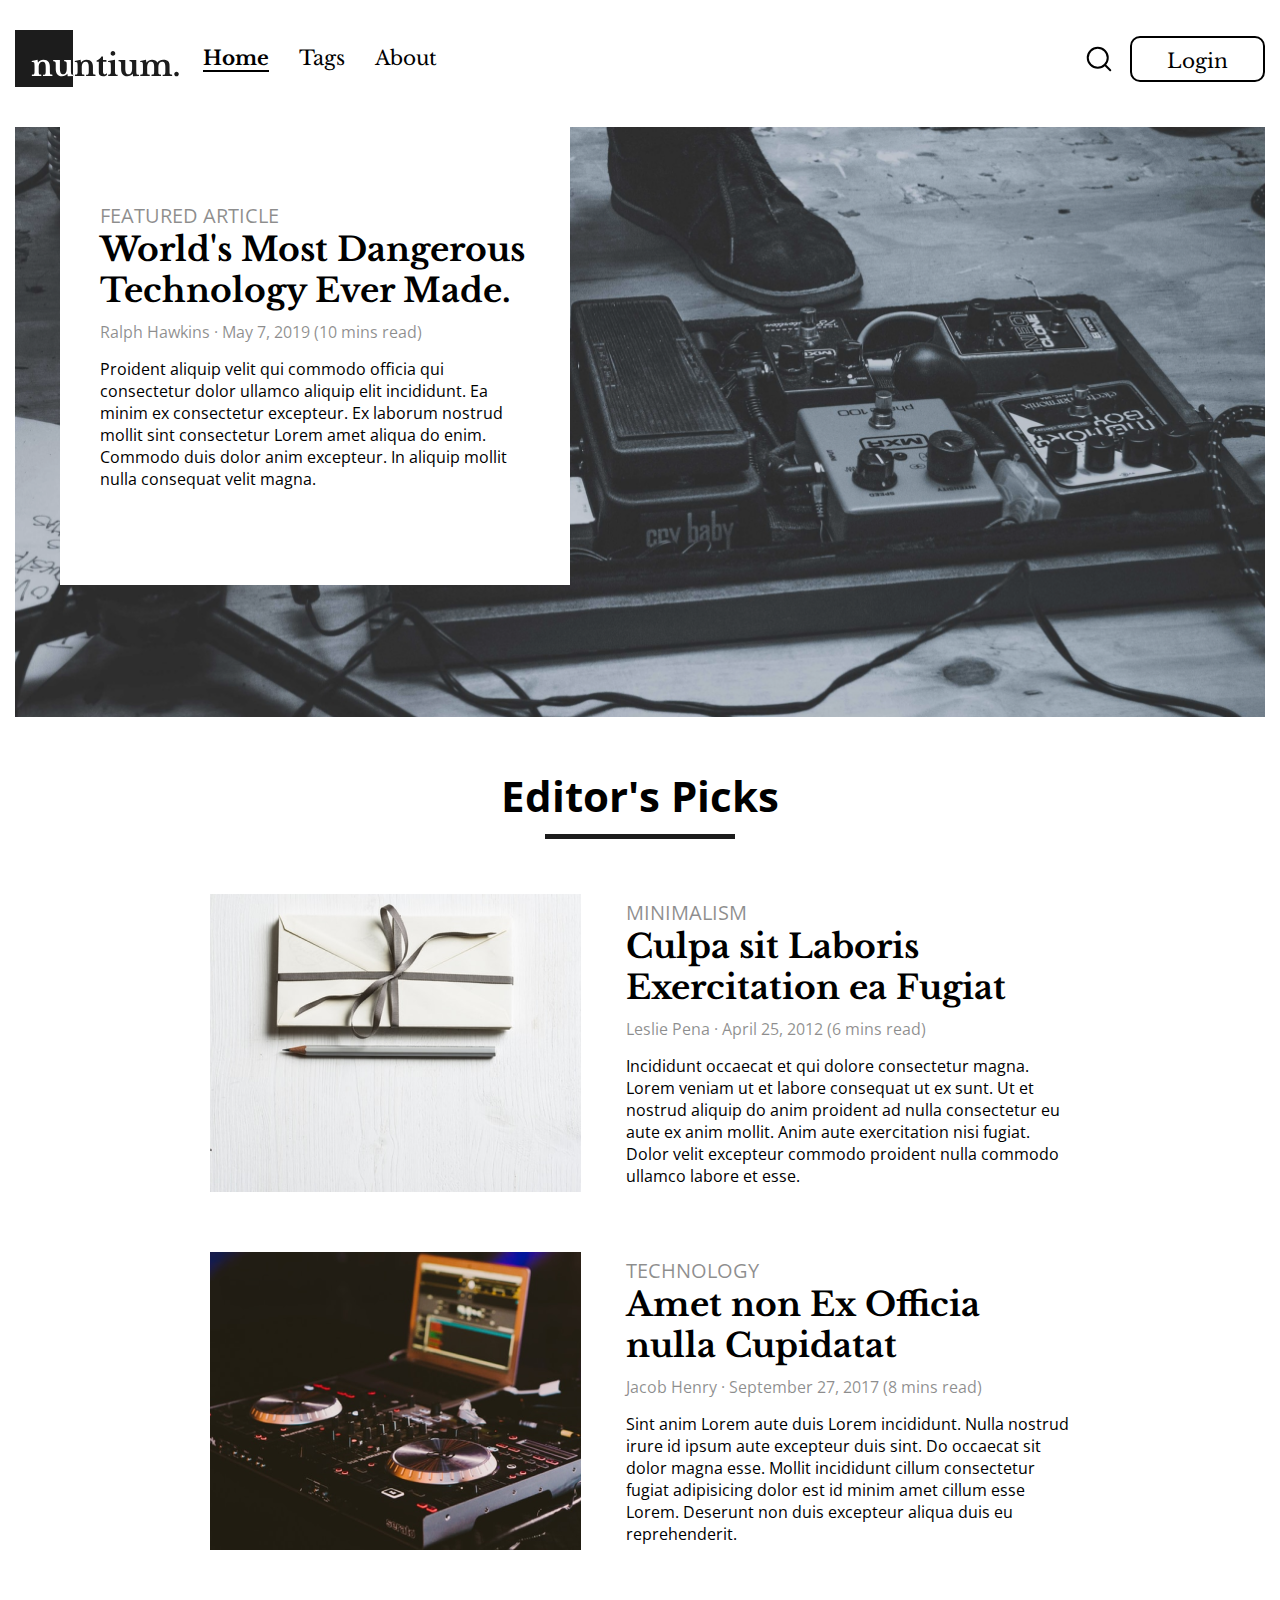
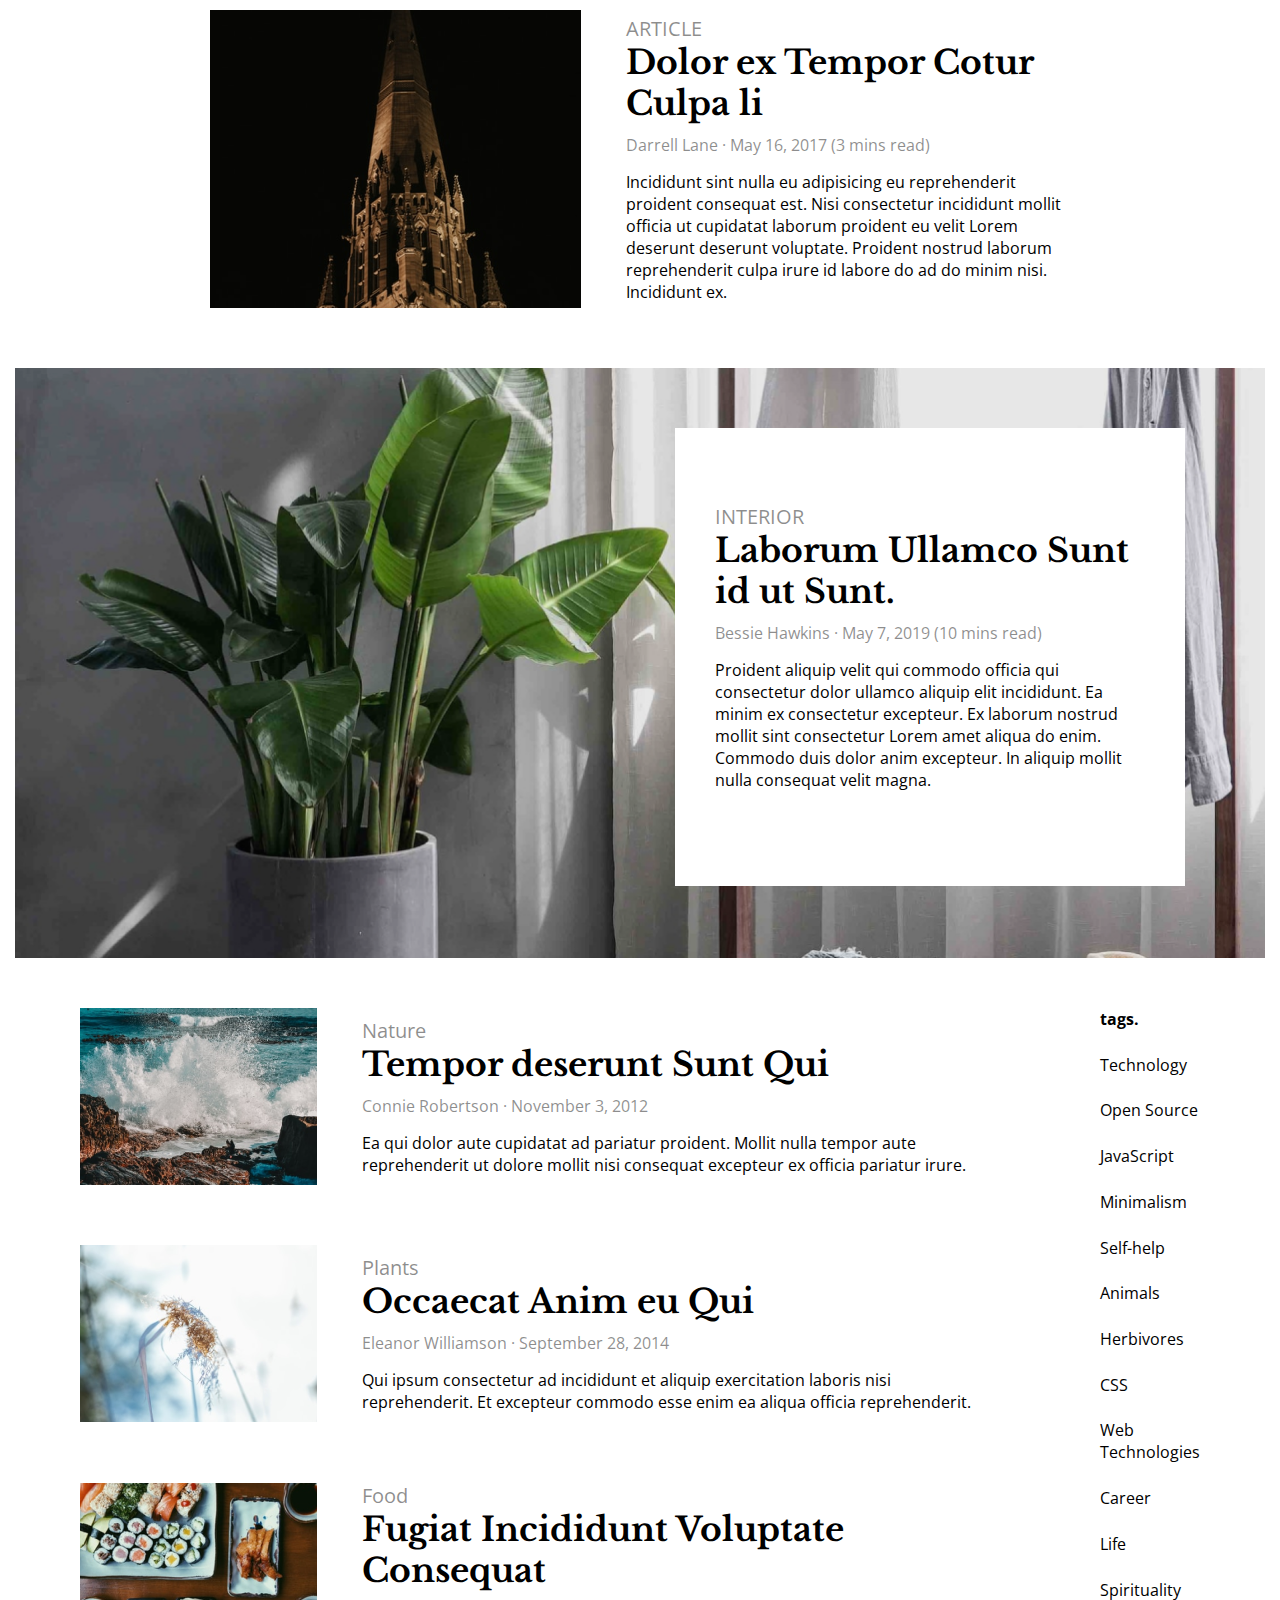
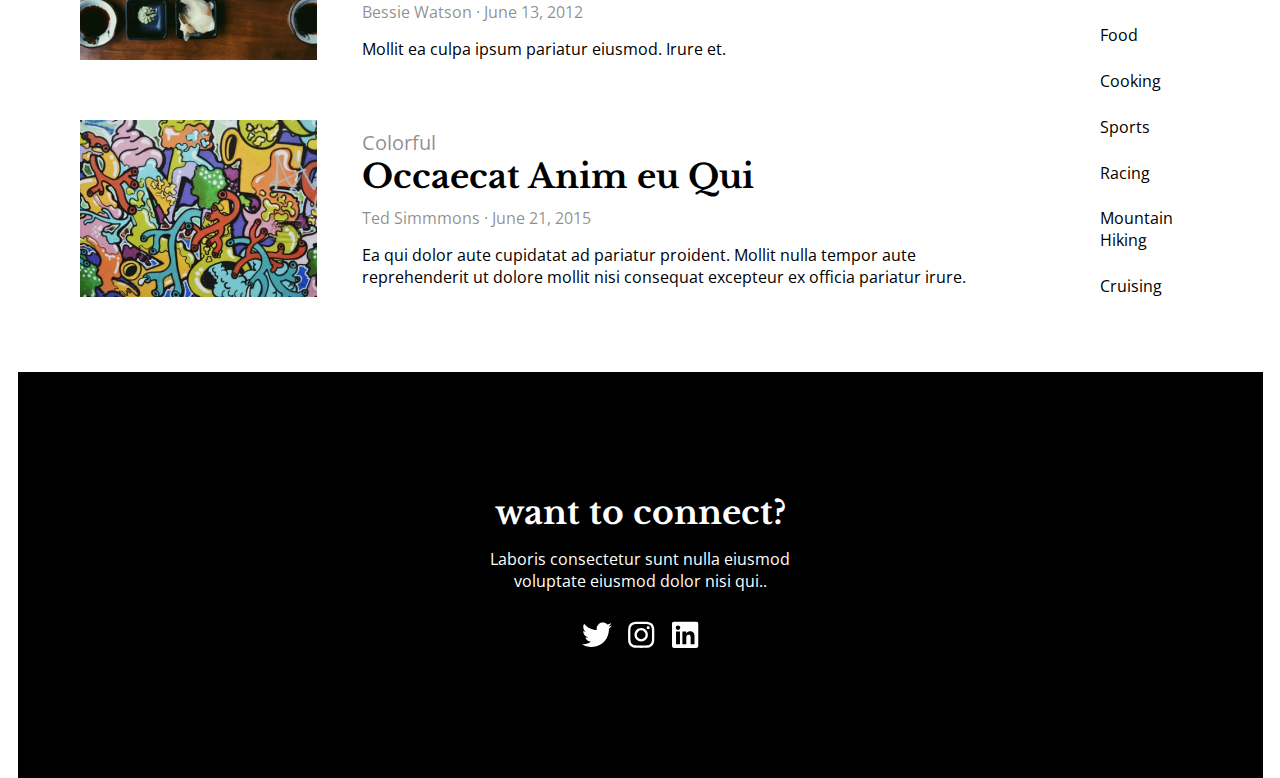
==== index.html @ 80dff6ac "added second article" ====
<!DOCTYPE html>
<html lang="en">

<head>
   <meta charset="UTF-8">
   <meta http-equiv="X-UA-Compatible" content="IE=edge">
   <meta name="viewport" content="width=device-width, initial-scale=1.0">
   <link rel="stylesheet" href="./style/style.css">
   <link rel="preconnect" href="https://fonts.googleapis.com">
   <link rel="preconnect" href="https://fonts.gstatic.com" crossorigin>
   <link href="https://fonts.googleapis.com/css2?family=Libre+Baskerville:wght@400;700&family=Open+Sans&display=swap"
      rel="stylesheet">
   <title>Nuntium blog / Home</title>
</head>

<body>
   <div class="container">
      <header class="header">
         <nav class="nav-left">
            <img src="./img/logo-nuntium.svg" alt="Logo" class="logo-img">
            <ul class="nav-list">
               <a href="index.html">
                  <li class="list-item active">Home</li>
               </a>
               <a href="./pages/tags.html">
                  <li class="list-item">Tags</li>
               </a>
               <a href="./pages/about.html">
                  <li class="list-item">About</li>
               </a>
            </ul>
         </nav>
         <nav class="nav-right">
            <div class="search">
               <input type="text" class="search-panel">
               </input>
               <img src="./img/search.svg" alt="Search image" class="search-img">
            </div>
            <button class="btn">Login</button>
         </nav>
      </header>
      <main class="main">
         <!-- first article  -->
         <article class="article first-article">
            <a href="./pages/articles/first-article.html" title="open article">
               <div class="article__item">
                  <p class="description">FEATURED ARTICLE</p>
                  <h2 class="title">World's Most Dangerous Technology Ever Made.</h2>
                  <p class="time-mark">Ralph Hawkins <span>&#xb7</span> May 7, 2019 (10 mins read)</p>
                  <p class="text">Proident aliquip velit qui commodo officia qui consectetur dolor ullamco aliquip elit
                     incididunt. Ea minim ex consectetur excepteur. Ex laborum nostrud mollit sint consectetur Lorem
                     amet
                     aliqua do enim. Commodo duis dolor anim excepteur. In aliquip mollit nulla consequat velit magna.
                  </p>
               </div>
            </a>
         </article>
         <!-- hero section -->
         <section class="hero-section">
            <h1 class="hero-section__title">Editor's Picks</h1>
            <div class="cards">
               <div class="card__item">
                  <img src="./img/cards/card-minimalism.png" alt="Minimalism" class="card__item-img">
                  <div class="card-info">
                     <p class="description">MINIMALISM</p>
                     <h2 class="title">Culpa sit Laboris Exercitation ea Fugiat</h2>
                     <p class="time-mark">Leslie Pena <span>&#xb7</span> April 25, 2012 (6 mins read)</p>
                     <p class="text">Incididunt occaecat et qui dolore consectetur magna. Lorem veniam ut et labore
                        consequat ut ex sunt. Ut et nostrud aliquip do anim proident ad nulla consectetur eu aute ex
                        anim mollit. Anim aute exercitation nisi fugiat. Dolor velit excepteur commodo proident nulla
                        commodo ullamco labore et esse.
                     </p>
                  </div>
               </div>
               <div class="card__item">
                  <img src="./img/cards/card-technology.png" alt="Technology" class="card__item-img">
                  <div class="card-info">
                     <p class="description">TECHNOLOGY</p>
                     <h2 class="title">Amet non Ex Officia nulla Cupidatat</h2>
                     <p class="time-mark">Jacob Henry <span>&#xb7</span> September 27, 2017 (8 mins read)</p>
                     <p class="text">Sint anim Lorem aute duis Lorem incididunt. Nulla nostrud irure id ipsum aute
                        excepteur duis sint. Do occaecat sit dolor magna esse. Mollit incididunt cillum consectetur
                        fugiat adipisicing dolor est id minim amet cillum esse Lorem. Deserunt non duis excepteur aliqua
                        duis eu reprehenderit.
                     </p>
                  </div>
               </div>
               <div class="card__item">
                  <img src="./img/cards/card-article.png" alt="Article" class="card__item-img">
                  <div class="card-info">
                     <p class="description">ARTICLE</p>
                     <h2 class="title">Dolor ex Tempor Cotur Culpa li</h2>
                     <p class="time-mark">Darrell Lane <span>&#xb7</span> May 16, 2017 (3 mins read)</p>
                     <p class="text">Incididunt sint nulla eu adipisicing eu reprehenderit proident consequat est. Nisi
                        consectetur incididunt mollit officia ut cupidatat laborum proident eu velit Lorem deserunt
                        deserunt voluptate. Proident nostrud laborum reprehenderit culpa irure id labore do ad do minim
                        nisi. Incididunt ex.
                     </p>
                  </div>
               </div>
            </div>
         </section>
         <!-- second article -->
         <article class="article second-article">
            <a href="./pages/articles/second-article.html">
               <div class="article__item second-article__article__item">
                  <p class="description">INTERIOR</p>
                  <h2 class="title">Laborum Ullamco Sunt id ut Sunt.</h2>
                  <p class="time-mark">Bessie Hawkins <span>&#xb7</span> May 7, 2019 (10 mins read)</p>
                  <p class="text">Proident aliquip velit qui commodo officia qui consectetur dolor ullamco aliquip elit
                     incididunt. Ea minim ex consectetur excepteur. Ex laborum nostrud mollit sint consectetur Lorem
                     amet aliqua do enim. Commodo duis dolor anim excepteur. In aliquip mollit nulla consequat velit
                     magna.
                  </p>
               </div>
            </a>
         </article>
         <section class="second-section">
            <div class="cards">
               <div class="card__item">
                  <img src="./img/cards/card-nature.png" alt="Nature" class="card__item-img second__card__item-img">
                  <div class="card-info">
                     <p class="description">Nature</p>
                     <h2 class="title">Tempor deserunt Sunt Qui</h2>
                     <p class="time-mark">Connie Robertson <span>&#xb7</span> November 3, 2012</p>
                     <p class="text">Ea qui dolor aute cupidatat ad pariatur proident. Mollit nulla tempor aute
                        reprehenderit ut dolore mollit nisi consequat excepteur ex officia pariatur irure.
                     </p>
                  </div>
               </div>
               <div class="card__item">
                  <img src="./img/cards/card-plants.png" alt="Plants" class="card__item-img second__card__item-img">
                  <div class="card-info">
                     <p class="description">Plants</p>
                     <h2 class="title">Occaecat Anim eu Qui</h2>
                     <p class="time-mark">Eleanor Williamson <span>&#xb7</span> September 28, 2014</p>
                     <p class="text">Qui ipsum consectetur ad incididunt et aliquip exercitation laboris nisi
                        reprehenderit. Et excepteur commodo esse enim ea aliqua officia reprehenderit.
                     </p>
                  </div>
               </div>
               <div class="card__item">
                  <img src="./img/cards/card-food.png" alt="Food" class="card__item-img second__card__item-img">
                  <div class="card-info">
                     <p class="description">Food</p>
                     <h2 class="title">Fugiat Incididunt Voluptate Consequat</h2>
                     <p class="time-mark">Bessie Watson <span>&#xb7</span> June 13, 2012</p>
                     <p class="text">Mollit ea culpa ipsum pariatur eiusmod. Irure et.
                     </p>
                  </div>
               </div>
               <div class="card__item">
                  <img src="./img/cards/card-colorful.png" alt="Colorful" class="card__item-img second__card__item-img">
                  <div class="card-info">
                     <p class="description">Colorful</p>
                     <h2 class="title">Occaecat Anim eu Qui</h2>
                     <p class="time-mark">Ted Simmmons <span>&#xb7</span> June 21, 2015</p>
                     <p class="text">Ea qui dolor aute cupidatat ad pariatur proident. Mollit nulla tempor aute
                        reprehenderit ut dolore mollit nisi consequat excepteur ex officia pariatur irure.
                     </p>
                  </div>
               </div>
            </div>
            <div class="tags">
               <h2>tags.</h2>
               <a href="#">
                  <p>Technology</p>
               </a>
               <a href="#">
                  <p>Open Source</p>
               </a>
               <a href="#">
                  <p>JavaScript</p>
               </a>
               <a href="#">
                  <p>Minimalism</p>
               </a>
               <a href="#">
                  <p>Self-help</p>
               </a>
               <a href="#">
                  <p>Animals</p>
               </a>
               <a href="#">
                  <p>Herbivores</p>
               </a>
               <a href="#">
                  <p>CSS</p>
               </a>

               <a href="#">
                  <p>Web Technologies</p>
               </a>
               <a href="#">
                  <p>Career</p>
               </a>
               <a href="#">
                  <p>Life</p>
               </a>
               <a href="#">
                  <p>Spirituality</p>
               </a>
               <a href="#">
                  <p>Food</p>
               </a>
               <a href="#">
                  <p>Cooking</p>
               </a>
               <a href="#">
                  <p>Sports</p>
               </a>
               <a href="#">
                  <p>Racing</p>
               </a>
               <a href="#">
                  <p>Mountain Hiking</p>
               </a>
               <a href="#">
                  <p>Cruising</p>
               </a>
            </div>
         </section>
      </main>
      <footer id="footer" class="footer">
         <div class="contact">
            <h2 class="footer__title">want to connect?</h2>
            <p class="footer__text">Laboris consectetur sunt nulla eiusmod voluptate eiusmod dolor nisi qui..</p>
            <img src="./img/social-media.svg" alt="Link to social">
         </div>
      </footer>
   </div>
   <script src="./js/main.js"></script>
</body>

</html>
---- style/style.css ----
@import './design-system/style.css';
@import './components/style.css';
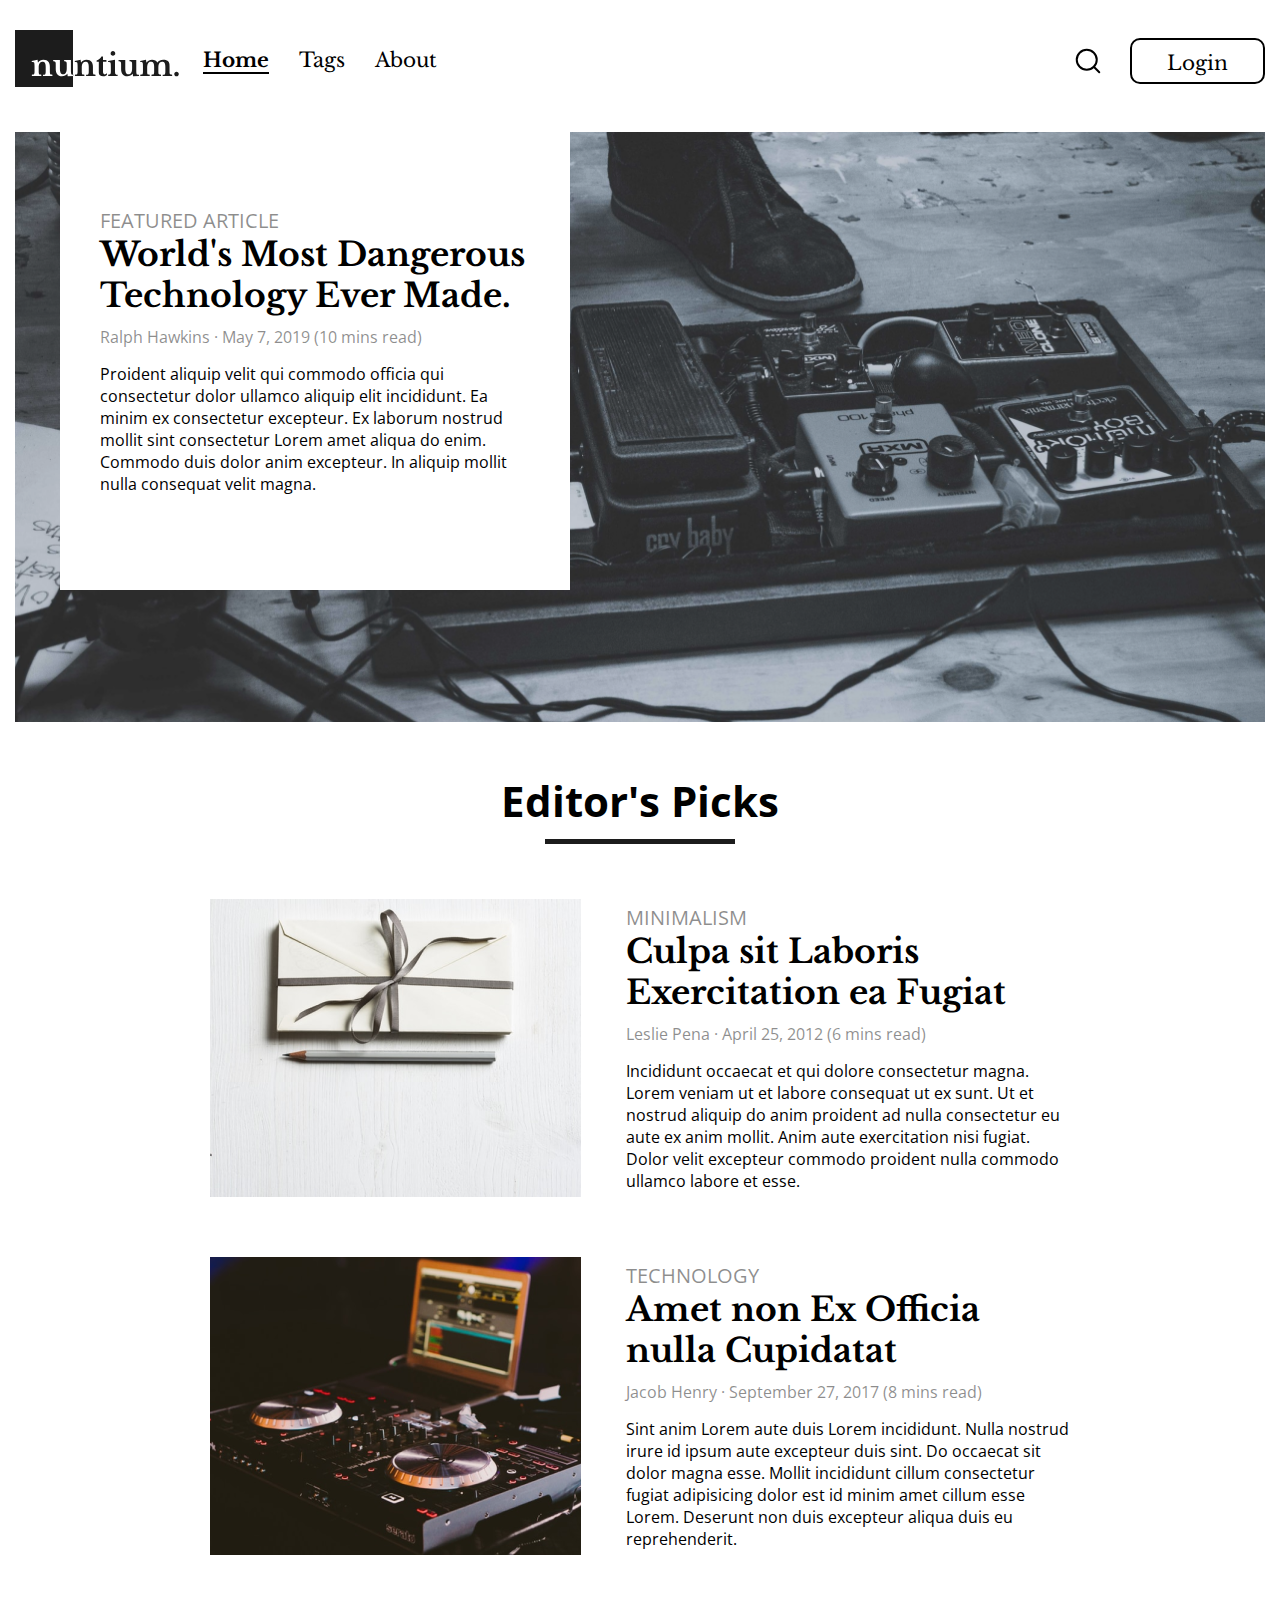
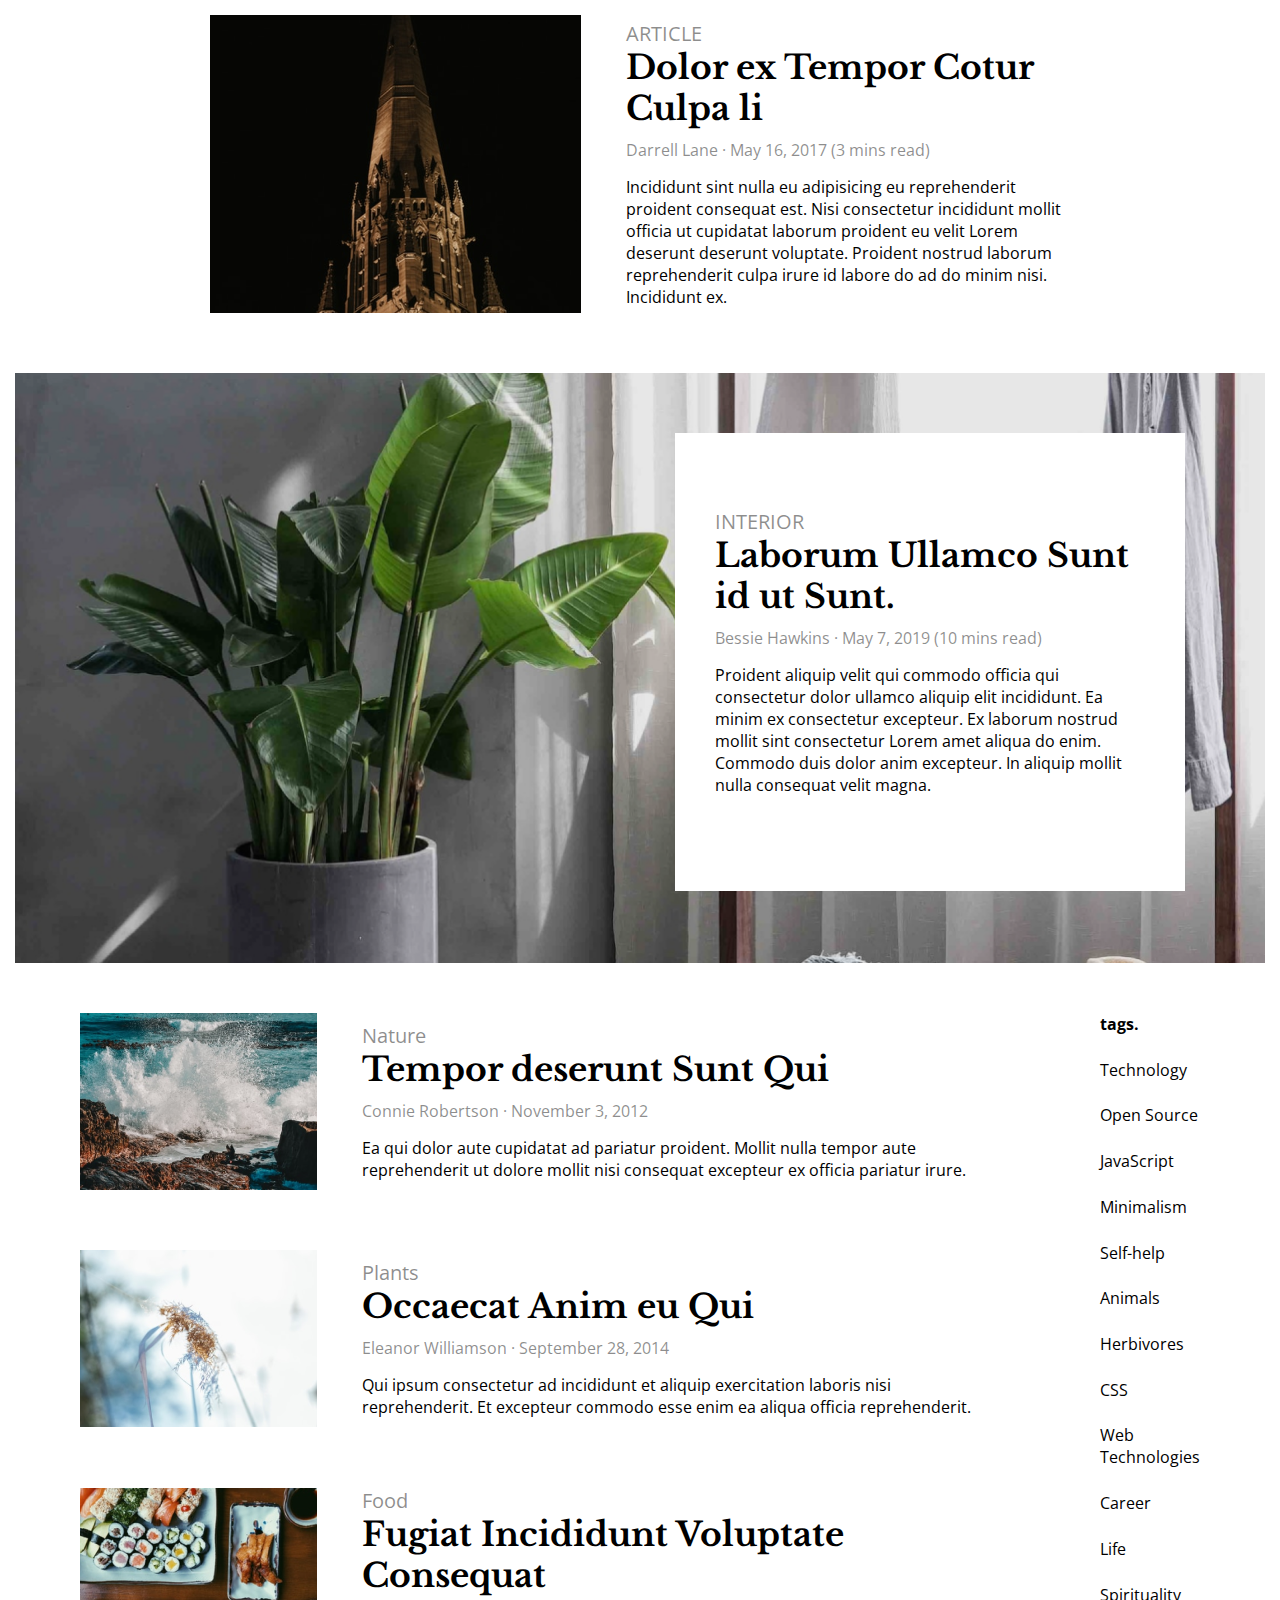
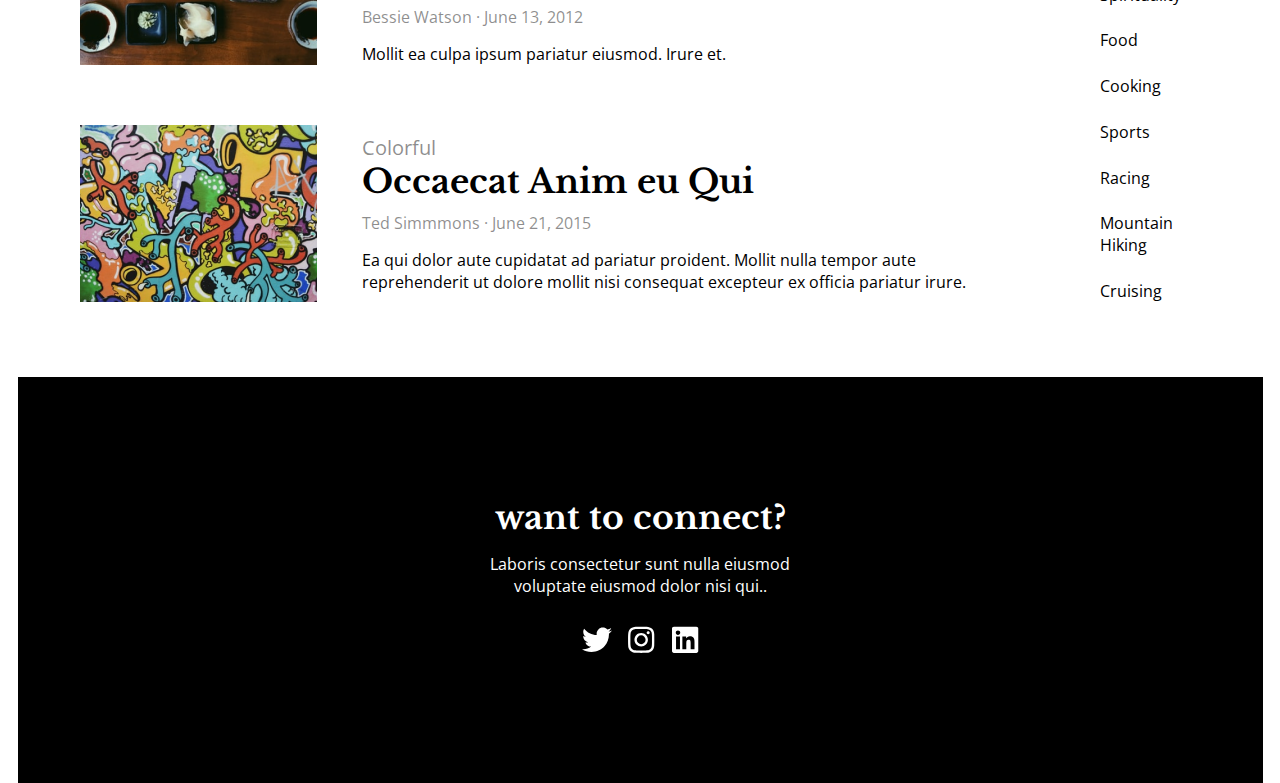
==== commit c7eab6f1: "some fix" ====
--- a/index.html
+++ b/index.html
@@ -17,7 +17,9 @@
    <div class="container">
       <header class="header">
          <nav class="nav-left">
-            <img src="./img/logo-nuntium.svg" alt="Logo" class="logo-img">
+            <a href="index.html">
+               <img src="./img/logo-nuntium.svg" alt="Logo" class="logo-img"/>
+            </a>
             <ul class="nav-list">
                <a href="index.html">
                   <li class="list-item active">Home</li>
@@ -30,14 +32,14 @@
                </a>
             </ul>
          </nav>
-         <nav class="nav-right">
+         <div class="nav-right">
             <div class="search">
                <input type="text" class="search-panel">
                </input>
                <img src="./img/search.svg" alt="Search image" class="search-img">
             </div>
             <button class="btn">Login</button>
-         </nav>
+         </div>
       </header>
       <main class="main">
          <!-- first article  -->
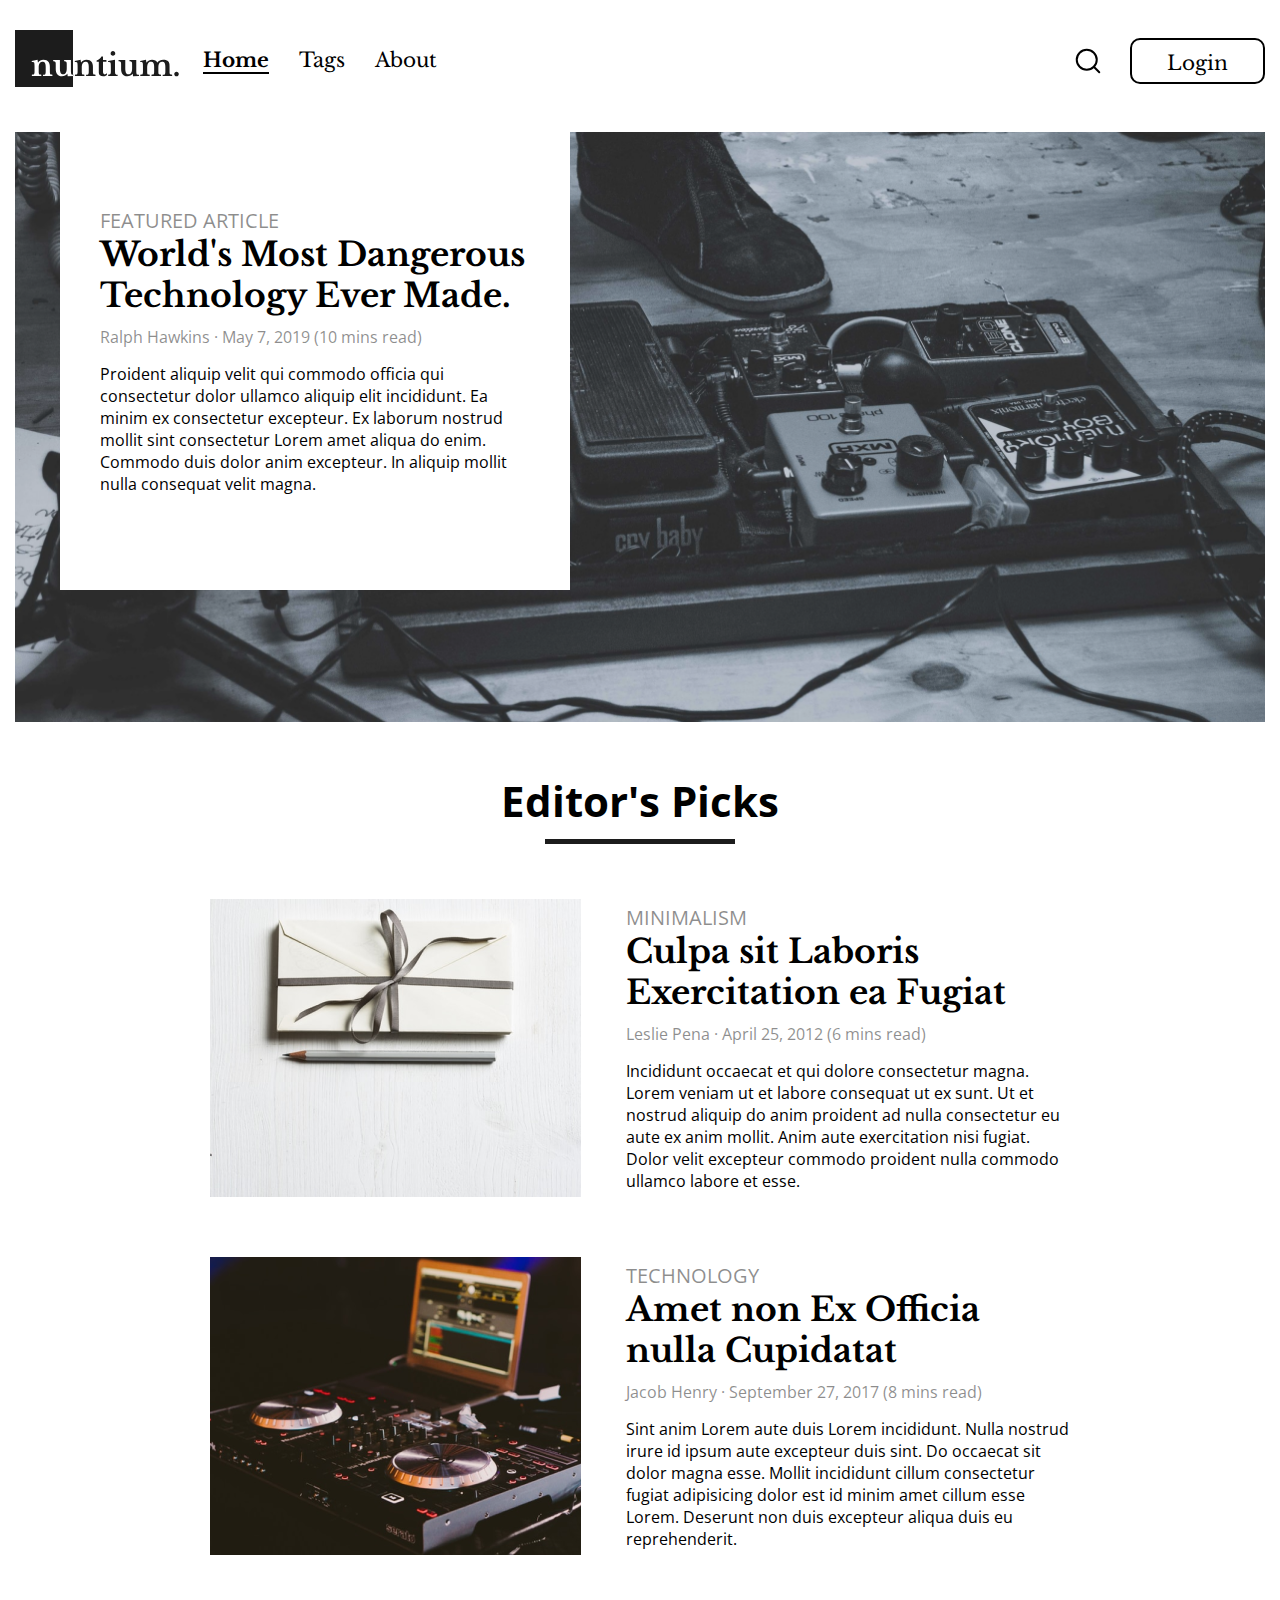
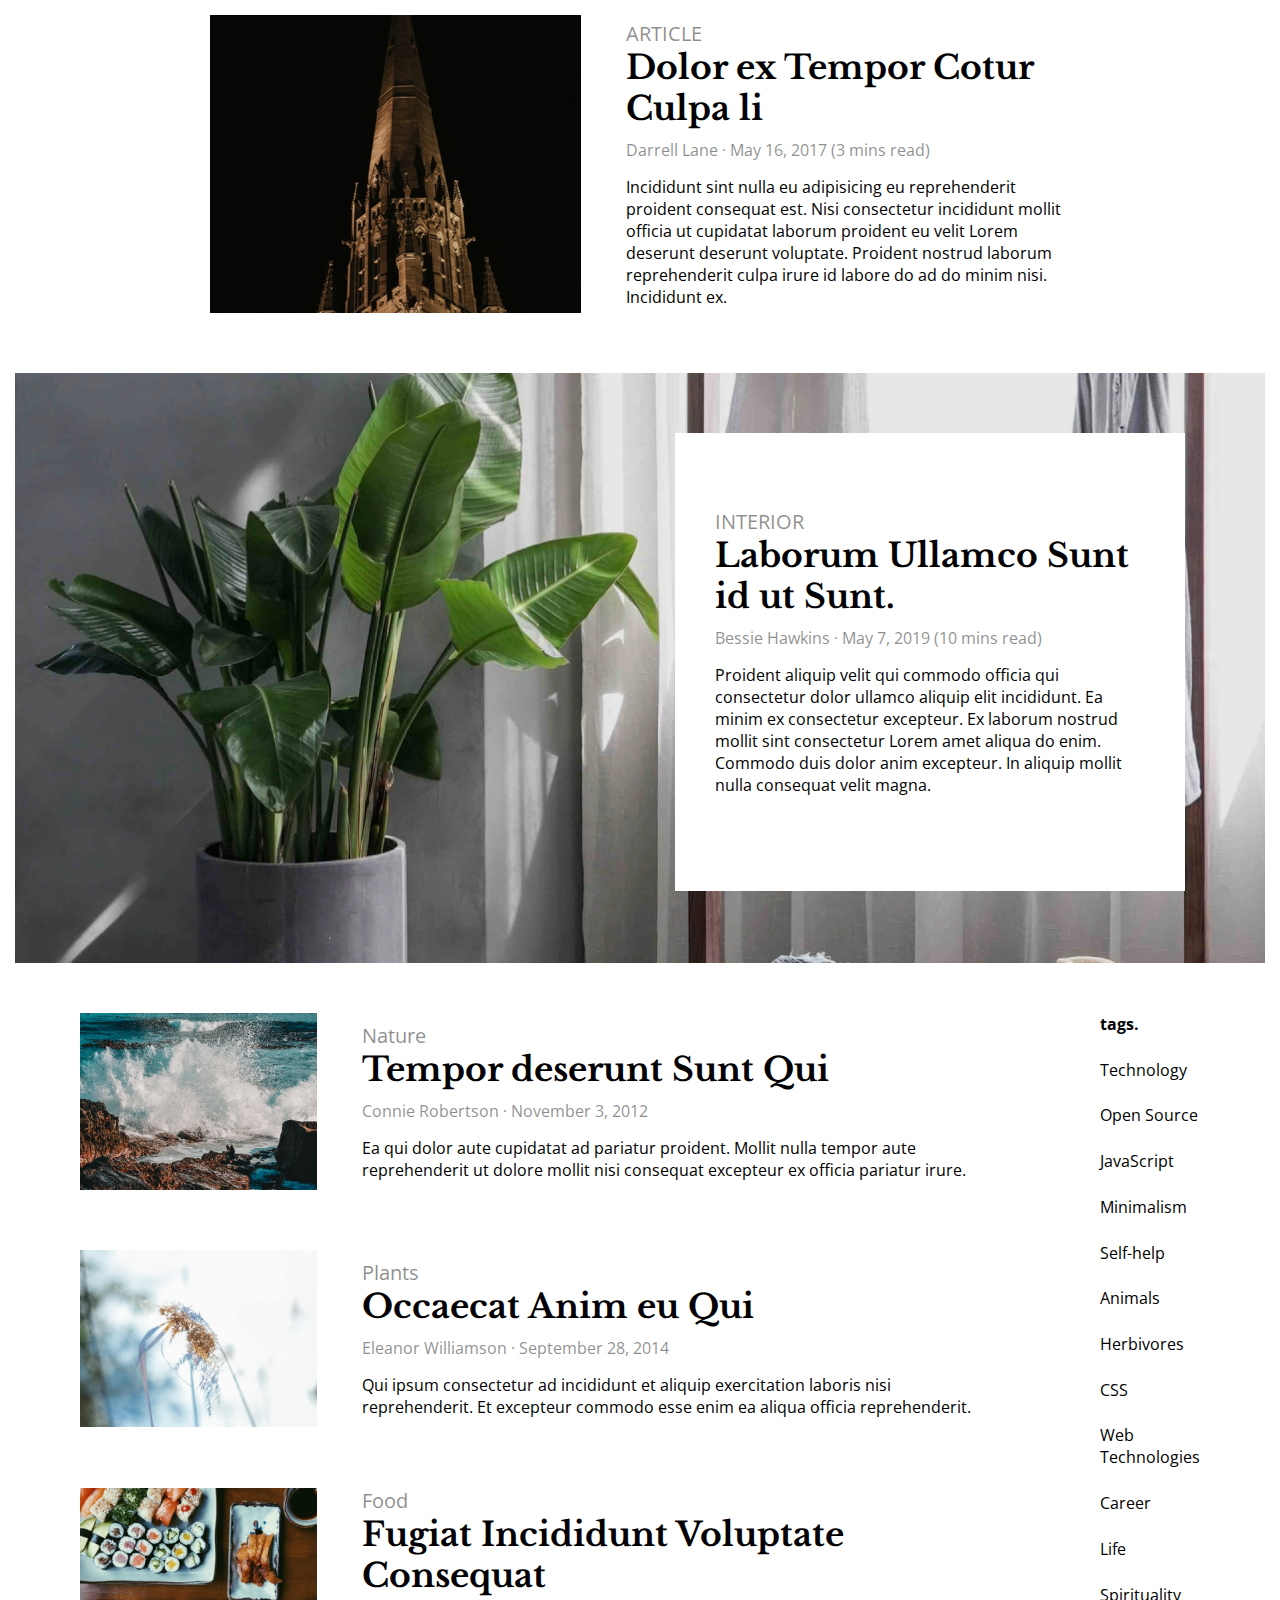
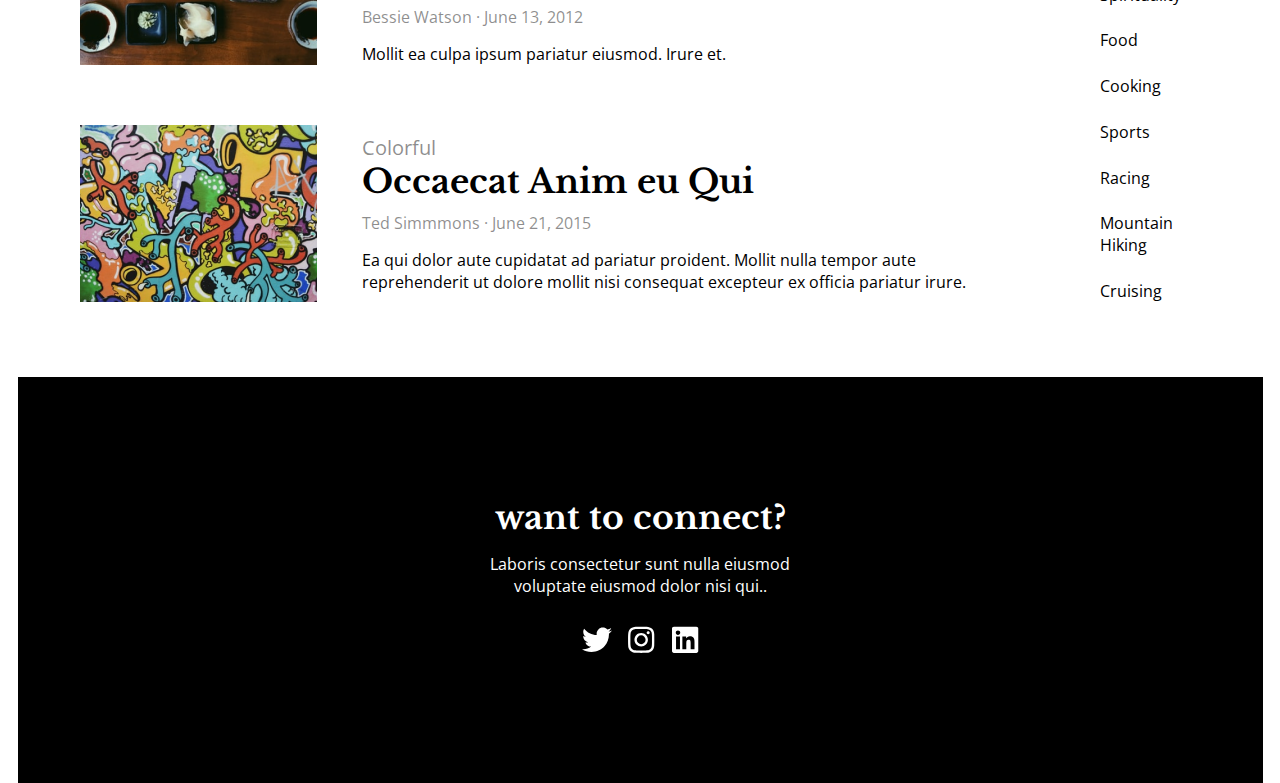
==== commit 769c212b: "hotfix: meny fixes" ====
--- a/index.html
+++ b/index.html
@@ -16,20 +16,26 @@
 <body>
    <div class="container">
       <header class="header">
-         <nav class="nav-left">
+         <nav class="left">
             <a href="index.html">
-               <img src="./img/logo-nuntium.svg" alt="Logo" class="logo-img"/>
+               <img src="./img/logo-nuntium.svg" alt="Logo" class="logo-img" />
             </a>
             <ul class="nav-list">
-               <a href="index.html">
-                  <li class="list-item active">Home</li>
-               </a>
-               <a href="./pages/tags.html">
-                  <li class="list-item">Tags</li>
-               </a>
-               <a href="./pages/about.html">
-                  <li class="list-item">About</li>
-               </a>
+               <li class="list-item active">
+                  <a href="index.html">
+                     Home
+                  </a>
+               </li>
+               <li class="list-item">
+                  <a href="tags.html">
+                     Tags
+                  </a>
+               </li>
+               <li class="list-item">
+                  <a href="about.html">
+                     About
+                  </a>
+               </li>
             </ul>
          </nav>
          <div class="nav-right">
@@ -44,7 +50,7 @@
       <main class="main">
          <!-- first article  -->
          <article class="article first-article">
-            <a href="./pages/articles/first-article.html" title="open article">
+            <a href="articles/first-article.html" title="open article">
                <div class="article__item">
                   <p class="description">FEATURED ARTICLE</p>
                   <h2 class="title">World's Most Dangerous Technology Ever Made.</h2>
@@ -104,7 +110,7 @@
          </section>
          <!-- second article -->
          <article class="article second-article">
-            <a href="./pages/articles/second-article.html">
+            <a href="/articles/second-article.html">
                <div class="article__item second-article__article__item">
                   <p class="description">INTERIOR</p>
                   <h2 class="title">Laborum Ullamco Sunt id ut Sunt.</h2>
@@ -189,7 +195,6 @@
                <a href="#">
                   <p>CSS</p>
                </a>
-
                <a href="#">
                   <p>Web Technologies</p>
                </a>
--- a/style/style.css
+++ b/style/style.css
@@ -1,2 +1,2 @@
-@import './design-system/style.css';
-@import './components/style.css';+@import './design-system/base.css';
+@import './components/style.css';
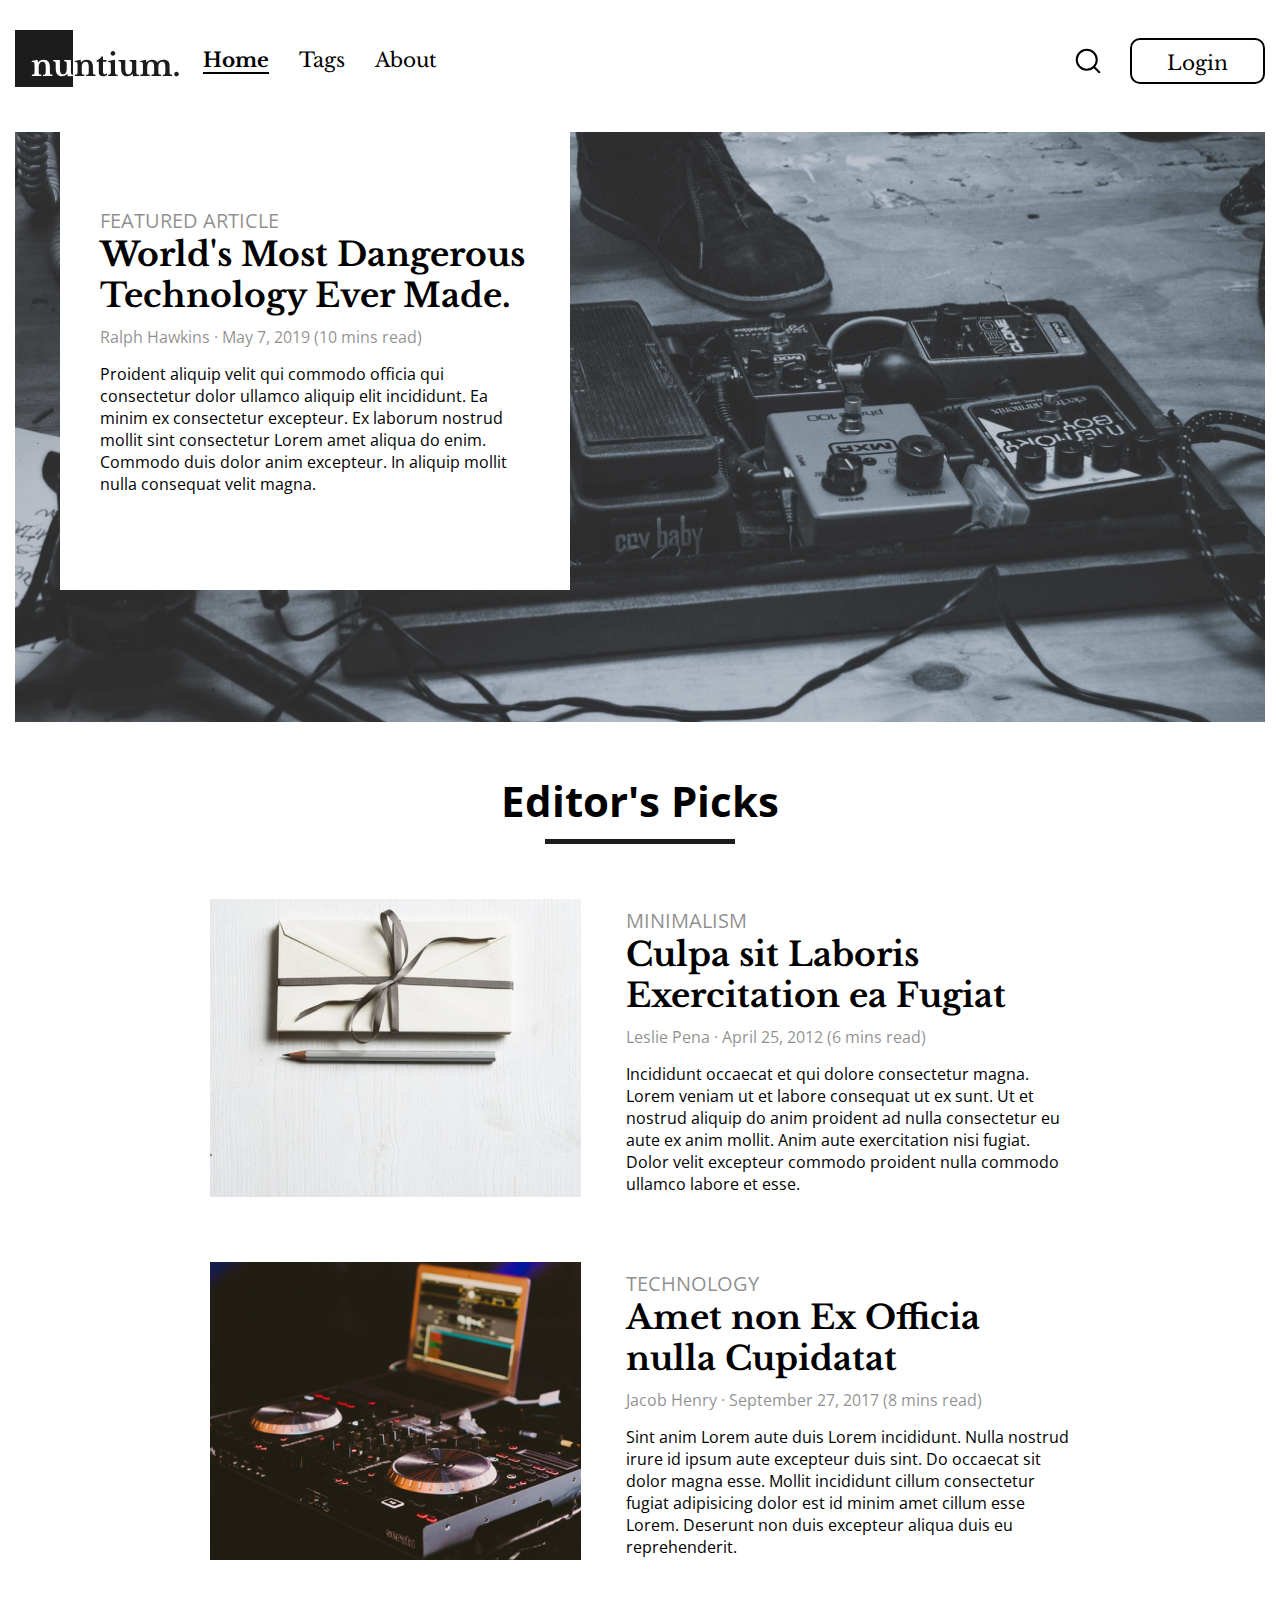
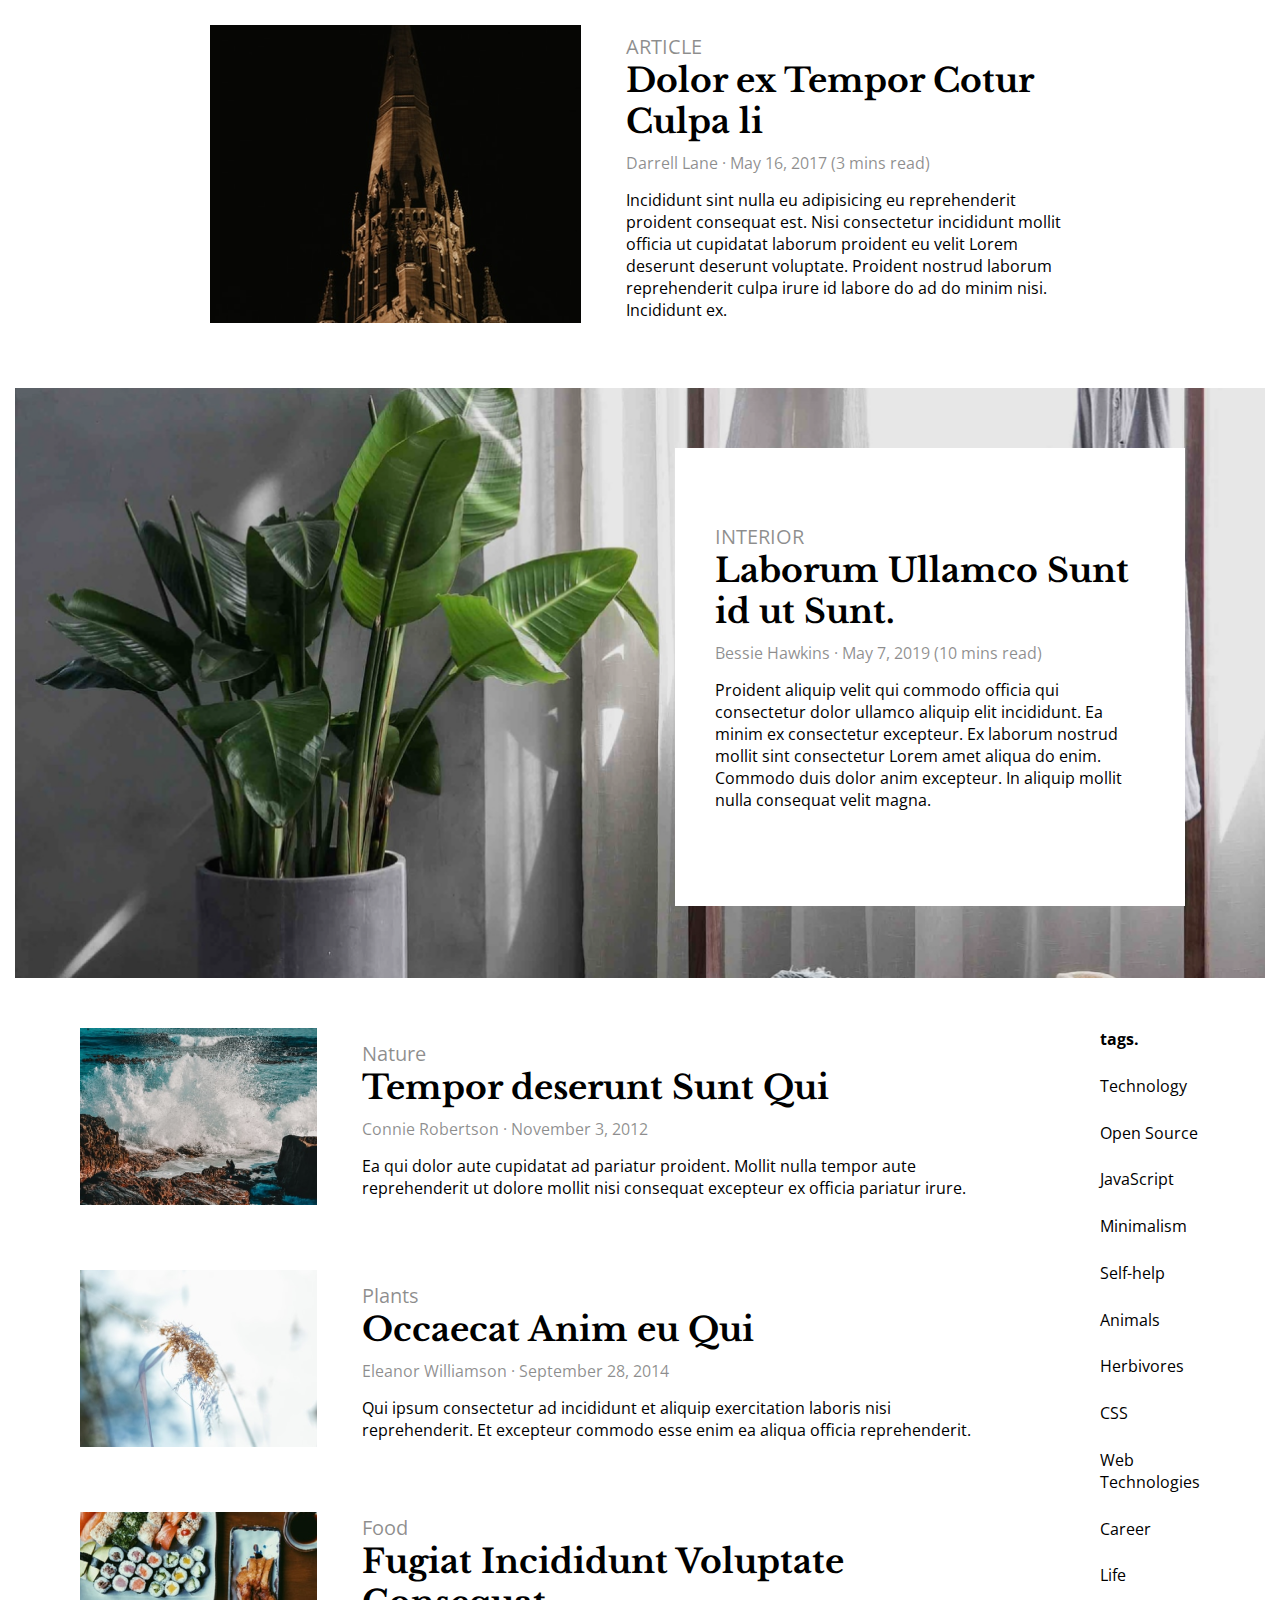
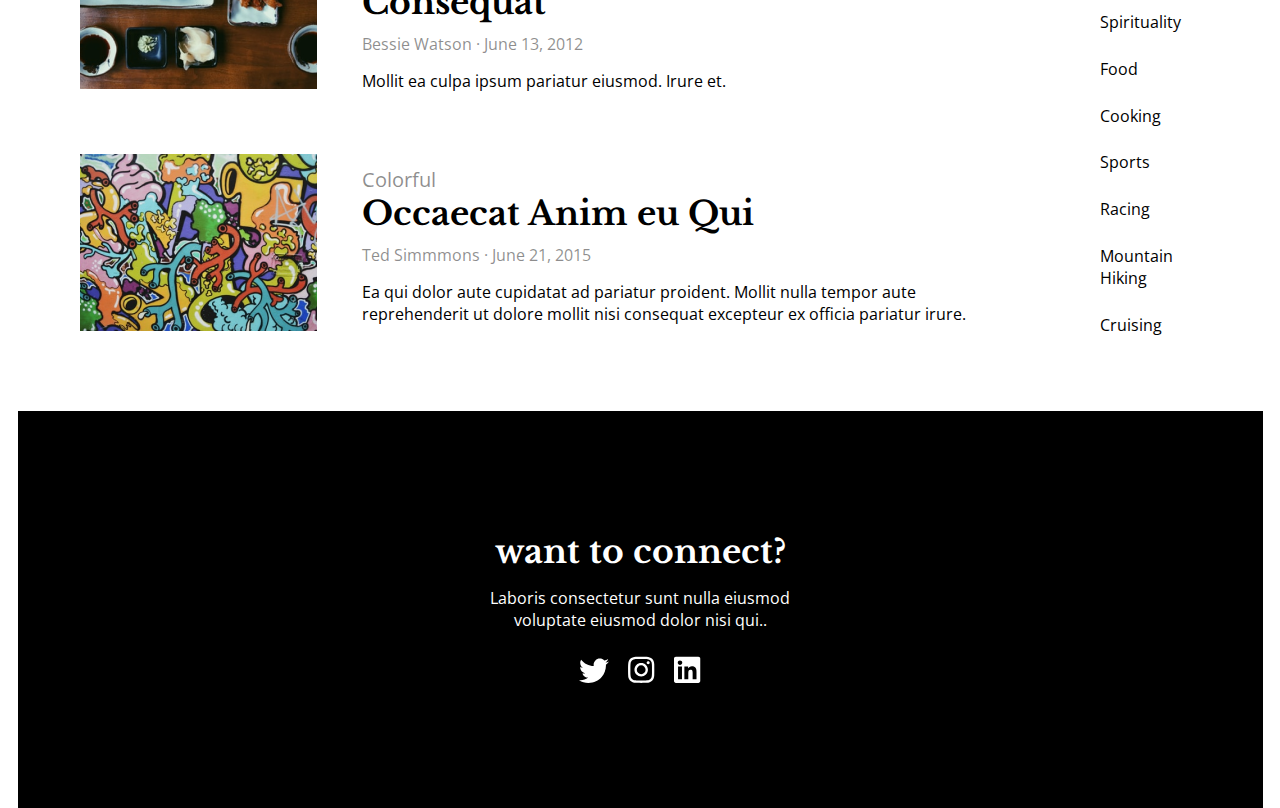
==== commit c095d36f: "hotfix: added many fixes" ====
--- a/index.html
+++ b/index.html
@@ -40,22 +40,23 @@
          </nav>
          <div class="nav-right">
             <div class="search">
-               <input type="text" class="search-panel">
-               </input>
+               <input type="text" class="search-panel" />
                <img src="./img/search.svg" alt="Search image" class="search-img">
             </div>
             <button class="btn">Login</button>
          </div>
       </header>
-      <main class="main">
+      <main>
+         <h1></h1>
          <!-- first article  -->
          <article class="article first-article">
             <a href="articles/first-article.html" title="open article">
                <div class="article__item">
-                  <p class="description">FEATURED ARTICLE</p>
+                  <div class="description uppercase">featured article</div>
                   <h2 class="title">World's Most Dangerous Technology Ever Made.</h2>
-                  <p class="time-mark">Ralph Hawkins <span>&#xb7</span> May 7, 2019 (10 mins read)</p>
-                  <p class="text">Proident aliquip velit qui commodo officia qui consectetur dolor ullamco aliquip elit
+                  <div class="time-mark">Ralph Hawkins &#xb7 May 7, 2019 (10 mins read)</div>
+                  <p class="text">
+                     Proident aliquip velit qui commodo officia qui consectetur dolor ullamco aliquip elit
                      incididunt. Ea minim ex consectetur excepteur. Ex laborum nostrud mollit sint consectetur Lorem
                      amet
                      aliqua do enim. Commodo duis dolor anim excepteur. In aliquip mollit nulla consequat velit magna.
@@ -65,15 +66,20 @@
          </article>
          <!-- hero section -->
          <section class="hero-section">
-            <h1 class="hero-section__title">Editor's Picks</h1>
+            <h2 class="hero-section__title">Editor's Picks</h2>
             <div class="cards">
                <div class="card__item">
-                  <img src="./img/cards/card-minimalism.png" alt="Minimalism" class="card__item-img">
-                  <div class="card-info">
-                     <p class="description">MINIMALISM</p>
-                     <h2 class="title">Culpa sit Laboris Exercitation ea Fugiat</h2>
-                     <p class="time-mark">Leslie Pena <span>&#xb7</span> April 25, 2012 (6 mins read)</p>
-                     <p class="text">Incididunt occaecat et qui dolore consectetur magna. Lorem veniam ut et labore
+                  <a href="./articles/first-article.html">
+                     <img src="./img/cards/card-minimalism.png" alt="Minimalism" class="card__item-img" />
+                  </a>
+                  <div class="card-info">
+                     <div class="description uppercase">minimalism</div>
+                     <a href="./articles/first-article.html">
+                        <h2 class="title">Culpa sit Laboris Exercitation ea Fugiat</h2>
+                     </a>
+                     <div class="time-mark">Leslie Pena &#xb7 April 25, 2012 (6 mins read)</div>
+                     <p class="text">
+                        Incididunt occaecat et qui dolore consectetur magna. Lorem veniam ut et labore
                         consequat ut ex sunt. Ut et nostrud aliquip do anim proident ad nulla consectetur eu aute ex
                         anim mollit. Anim aute exercitation nisi fugiat. Dolor velit excepteur commodo proident nulla
                         commodo ullamco labore et esse.
@@ -81,11 +87,15 @@
                   </div>
                </div>
                <div class="card__item">
-                  <img src="./img/cards/card-technology.png" alt="Technology" class="card__item-img">
-                  <div class="card-info">
-                     <p class="description">TECHNOLOGY</p>
-                     <h2 class="title">Amet non Ex Officia nulla Cupidatat</h2>
-                     <p class="time-mark">Jacob Henry <span>&#xb7</span> September 27, 2017 (8 mins read)</p>
+                  <a href="./articles/second-article.html">
+                     <img src="./img/cards/card-technology.png" alt="Technology" class="card__item-img">
+                  </a>
+                  <div class="card-info">
+                     <div class="description uppercase">technology</div>
+                     <a href="./articles/second-article.html">
+                        <h2 class="title">Amet non Ex Officia nulla Cupidatat</h2>
+                     </a>
+                     <div class="time-mark">Jacob Henry &#xb7 September 27, 2017 (8 mins read)</div>
                      <p class="text">Sint anim Lorem aute duis Lorem incididunt. Nulla nostrud irure id ipsum aute
                         excepteur duis sint. Do occaecat sit dolor magna esse. Mollit incididunt cillum consectetur
                         fugiat adipisicing dolor est id minim amet cillum esse Lorem. Deserunt non duis excepteur aliqua
@@ -94,12 +104,17 @@
                   </div>
                </div>
                <div class="card__item">
-                  <img src="./img/cards/card-article.png" alt="Article" class="card__item-img">
-                  <div class="card-info">
-                     <p class="description">ARTICLE</p>
-                     <h2 class="title">Dolor ex Tempor Cotur Culpa li</h2>
-                     <p class="time-mark">Darrell Lane <span>&#xb7</span> May 16, 2017 (3 mins read)</p>
-                     <p class="text">Incididunt sint nulla eu adipisicing eu reprehenderit proident consequat est. Nisi
+                  <a href="./articles/first-article.html">
+                     <img src="./img/cards/card-article.png" alt="Article" class="card__item-img">
+                  </a>
+                  <div class="card-info">
+                     <div class="description uppercase">article</div>
+                     <a href="./articles/first-article.html">
+                        <h2 class="title">Dolor ex Tempor Cotur Culpa li</h2>
+                     </a>
+                     <div class="time-mark">Darrell Lane &#xb7 May 16, 2017 (3 mins read)</div>
+                     <p class="text">
+                        Incididunt sint nulla eu adipisicing eu reprehenderit proident consequat est. Nisi
                         consectetur incididunt mollit officia ut cupidatat laborum proident eu velit Lorem deserunt
                         deserunt voluptate. Proident nostrud laborum reprehenderit culpa irure id labore do ad do minim
                         nisi. Incididunt ex.
@@ -112,10 +127,11 @@
          <article class="article second-article">
             <a href="/articles/second-article.html">
                <div class="article__item second-article__article__item">
-                  <p class="description">INTERIOR</p>
+                  <div class="description uppercase">interior</div>
                   <h2 class="title">Laborum Ullamco Sunt id ut Sunt.</h2>
-                  <p class="time-mark">Bessie Hawkins <span>&#xb7</span> May 7, 2019 (10 mins read)</p>
-                  <p class="text">Proident aliquip velit qui commodo officia qui consectetur dolor ullamco aliquip elit
+                  <div class="time-mark">Bessie Hawkins &#xb7 May 7, 2019 (10 mins read)</div>
+                  <p class="text">
+                     Proident aliquip velit qui commodo officia qui consectetur dolor ullamco aliquip elit
                      incididunt. Ea minim ex consectetur excepteur. Ex laborum nostrud mollit sint consectetur Lorem
                      amet aliqua do enim. Commodo duis dolor anim excepteur. In aliquip mollit nulla consequat velit
                      magna.
@@ -126,44 +142,64 @@
          <section class="second-section">
             <div class="cards">
                <div class="card__item">
-                  <img src="./img/cards/card-nature.png" alt="Nature" class="card__item-img second__card__item-img">
-                  <div class="card-info">
-                     <p class="description">Nature</p>
-                     <h2 class="title">Tempor deserunt Sunt Qui</h2>
-                     <p class="time-mark">Connie Robertson <span>&#xb7</span> November 3, 2012</p>
+                  <a href="./articles/first-article.html">
+                     <img src="./img/cards/card-nature.png" alt="Nature" class="card__item-img second__card__item-img">
+                  </a>
+                  <div class="card-info">
+                     <div class="description">Nature</div>
+                     <a href="./articles/first-article.html">
+                        <h2 class="title">Tempor deserunt Sunt Qui</h2>
+                     </a>
+                     <div class="time-mark">Connie Robertson &#xb7 November 3, 2012</div>
                      <p class="text">Ea qui dolor aute cupidatat ad pariatur proident. Mollit nulla tempor aute
                         reprehenderit ut dolore mollit nisi consequat excepteur ex officia pariatur irure.
                      </p>
                   </div>
                </div>
                <div class="card__item">
-                  <img src="./img/cards/card-plants.png" alt="Plants" class="card__item-img second__card__item-img">
-                  <div class="card-info">
-                     <p class="description">Plants</p>
-                     <h2 class="title">Occaecat Anim eu Qui</h2>
-                     <p class="time-mark">Eleanor Williamson <span>&#xb7</span> September 28, 2014</p>
-                     <p class="text">Qui ipsum consectetur ad incididunt et aliquip exercitation laboris nisi
+                  <a href="./articles/second-article.html">
+                     <img src="./img/cards/card-plants.png" alt="Plants" class="card__item-img second__card__item-img">
+                  </a>
+                  <div class="card-info">
+                     <div class="description">Plants</div>
+                     <a href="./articles/second-article.html">
+                        <h2 class="title">Occaecat Anim eu Qui</h2>
+                     </a>
+                     <div class="time-mark">Eleanor Williamson &#xb7 September 28, 2014</div>
+                     <p class="text">
+                        Qui ipsum consectetur ad incididunt et aliquip exercitation laboris nisi
                         reprehenderit. Et excepteur commodo esse enim ea aliqua officia reprehenderit.
                      </p>
                   </div>
                </div>
                <div class="card__item">
-                  <img src="./img/cards/card-food.png" alt="Food" class="card__item-img second__card__item-img">
-                  <div class="card-info">
-                     <p class="description">Food</p>
-                     <h2 class="title">Fugiat Incididunt Voluptate Consequat</h2>
-                     <p class="time-mark">Bessie Watson <span>&#xb7</span> June 13, 2012</p>
-                     <p class="text">Mollit ea culpa ipsum pariatur eiusmod. Irure et.
-                     </p>
-                  </div>
-               </div>
-               <div class="card__item">
-                  <img src="./img/cards/card-colorful.png" alt="Colorful" class="card__item-img second__card__item-img">
-                  <div class="card-info">
-                     <p class="description">Colorful</p>
-                     <h2 class="title">Occaecat Anim eu Qui</h2>
-                     <p class="time-mark">Ted Simmmons <span>&#xb7</span> June 21, 2015</p>
-                     <p class="text">Ea qui dolor aute cupidatat ad pariatur proident. Mollit nulla tempor aute
+                  <a href="./articles/first-article.html">
+                     <img src="./img/cards/card-food.png" alt="Food" class="card__item-img second__card__item-img">
+                  </a>
+                  <div class="card-info">
+                     <div class="description">Food</div>
+                     <a href="./articles/first-article.html">
+                        <h2 class="title">Fugiat Incididunt Voluptate Consequat</h2>
+                     </a>
+                     <div class="time-mark">Bessie Watson &#xb7 June 13, 2012</div>
+                     <p class="text">
+                        Mollit ea culpa ipsum pariatur eiusmod. Irure et.
+                     </p>
+                  </div>
+               </div>
+               <div class="card__item">
+                  <a href="./articles/second-article.html">
+                     <img src="./img/cards/card-colorful.png" alt="Colorful"
+                        class="card__item-img second__card__item-img" />
+                  </a>
+                  <div class="card-info">
+                     <div class="description">Colorful</div>
+                     <a href="./articles/second-article.html">
+                        <h2 class="title">Occaecat Anim eu Qui</h2>
+                     </a>
+                     <div class="time-mark">Ted Simmmons &#xb7 June 21, 2015</div>
+                     <p class="text">
+                        Ea qui dolor aute cupidatat ad pariatur proident. Mollit nulla tempor aute
                         reprehenderit ut dolore mollit nisi consequat excepteur ex officia pariatur irure.
                      </p>
                   </div>
@@ -228,11 +264,21 @@
             </div>
          </section>
       </main>
-      <footer id="footer" class="footer">
+      <footer>
          <div class="contact">
             <h2 class="footer__title">want to connect?</h2>
             <p class="footer__text">Laboris consectetur sunt nulla eiusmod voluptate eiusmod dolor nisi qui..</p>
-            <img src="./img/social-media.svg" alt="Link to social">
+            <div class="social">
+               <a href="https://twitter.com/?lang=eu" target="_blank">
+                  <img src="./img/icons/twitter.svg" alt="twitter">
+               </a>
+               <a href="https://www.instagram.com/" target="_blank">
+                  <img src="./img/icons/instagram.svg" alt="instagram">
+               </a>
+               <a href="https://twitter.com/?lang=eu" target="_blank">
+                  <img src="./img/icons/in.svg" alt="in">
+               </a>
+            </div>
          </div>
       </footer>
    </div>
--- a/style/style.css
+++ b/style/style.css
@@ -1,2 +1,2 @@
 @import './design-system/base.css';
-@import './components/style.css';
+@import './components/style.css';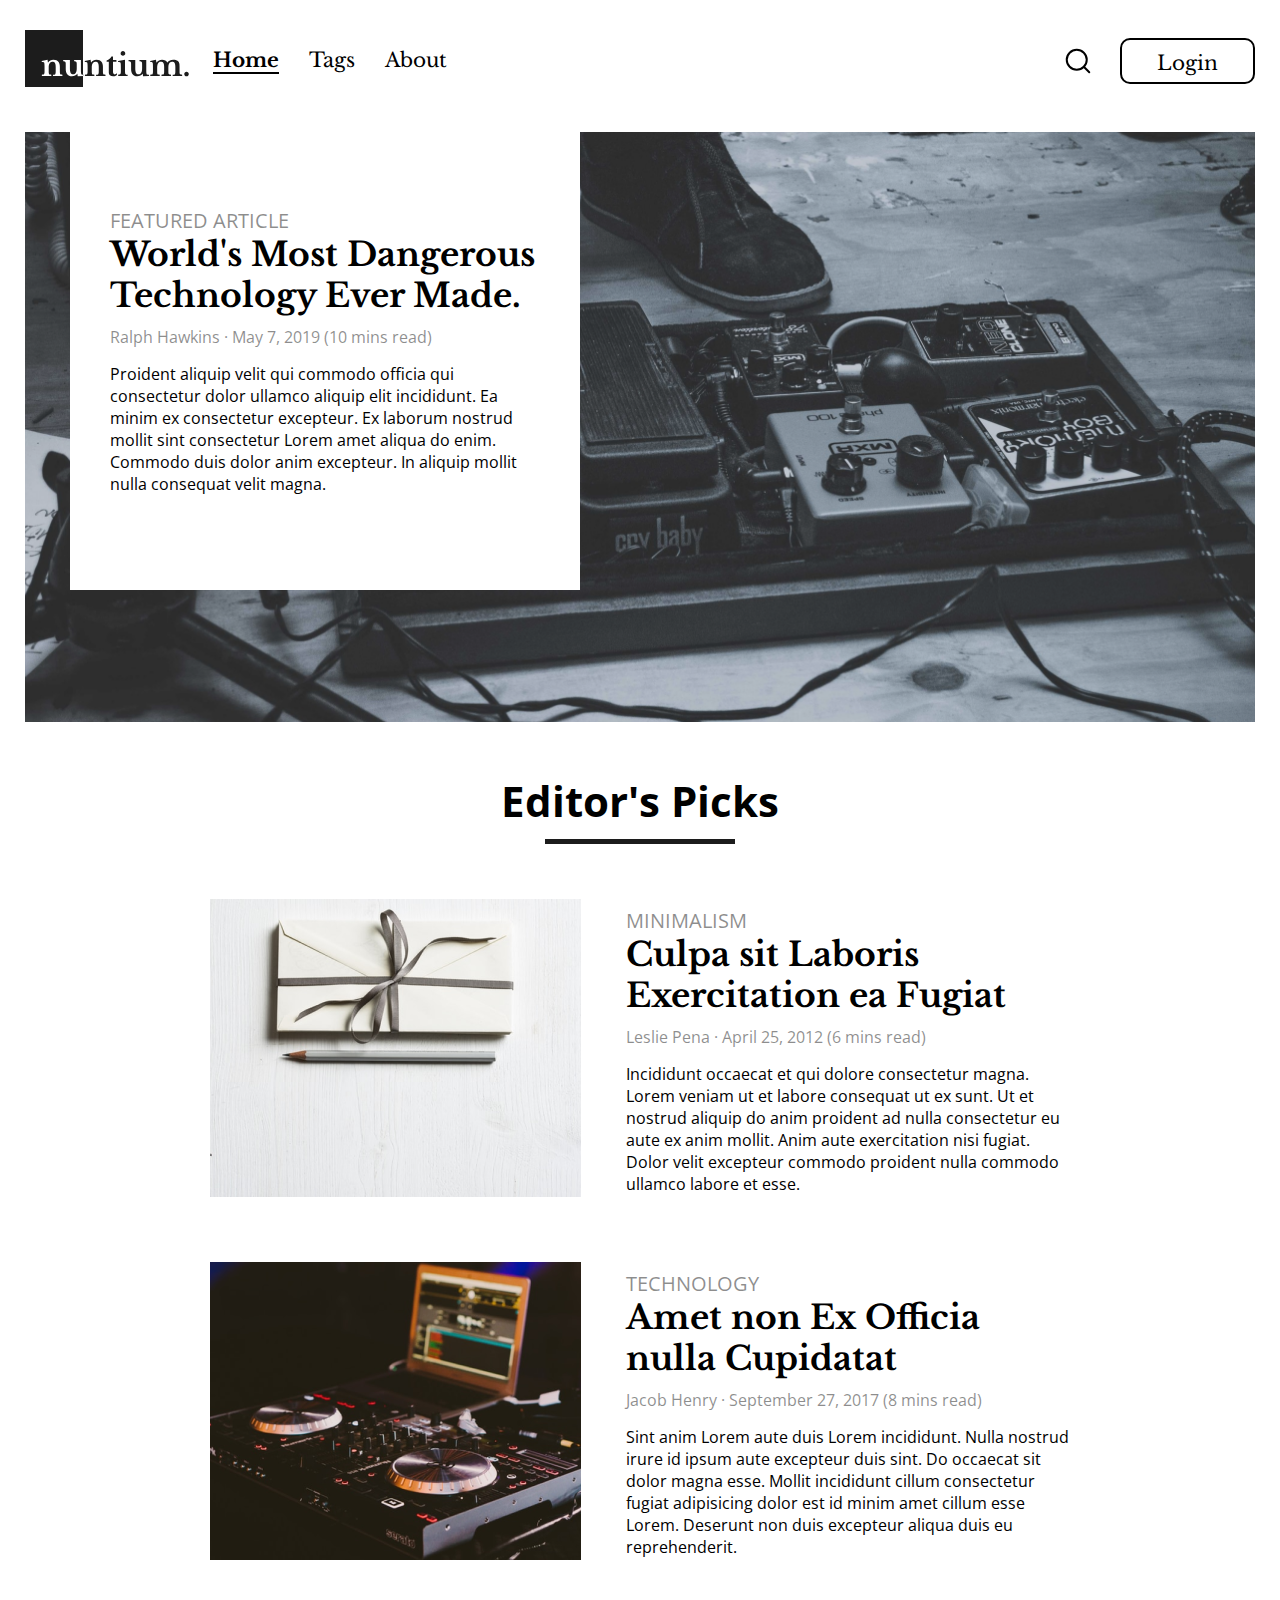
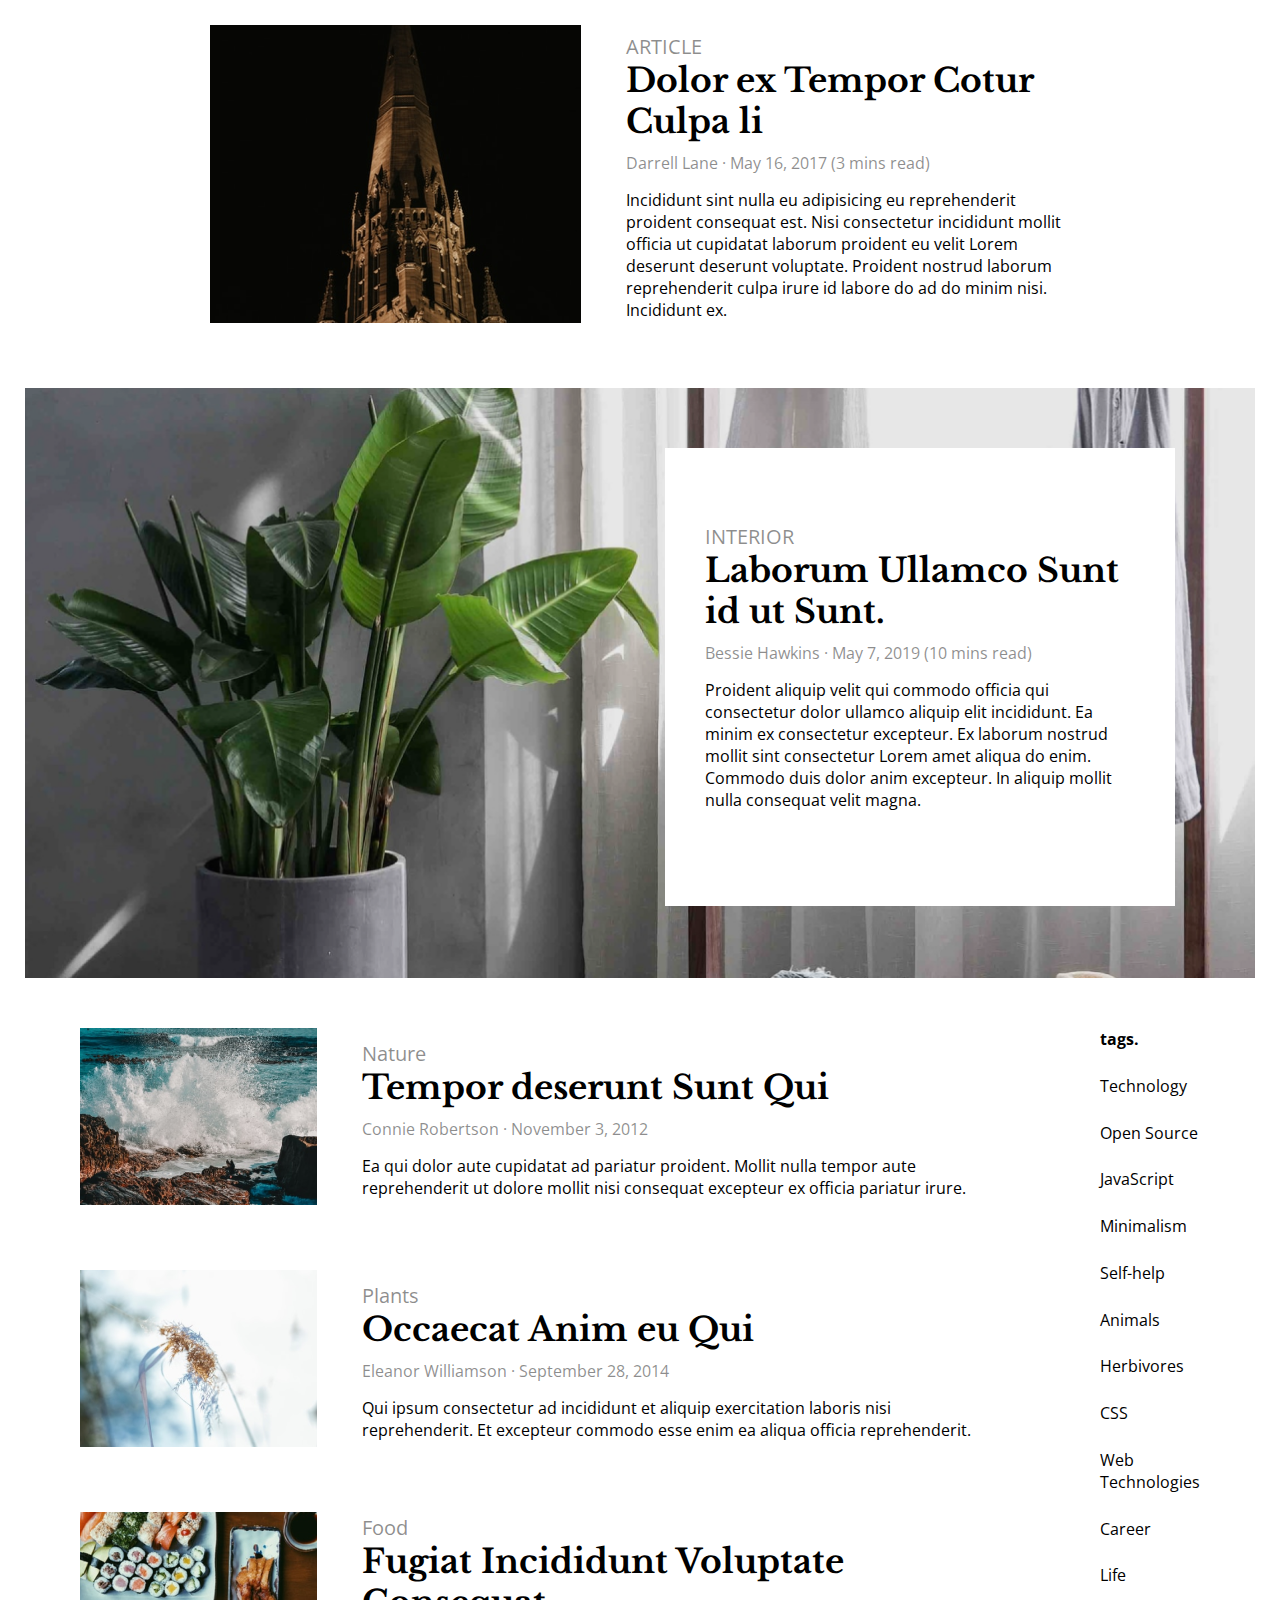
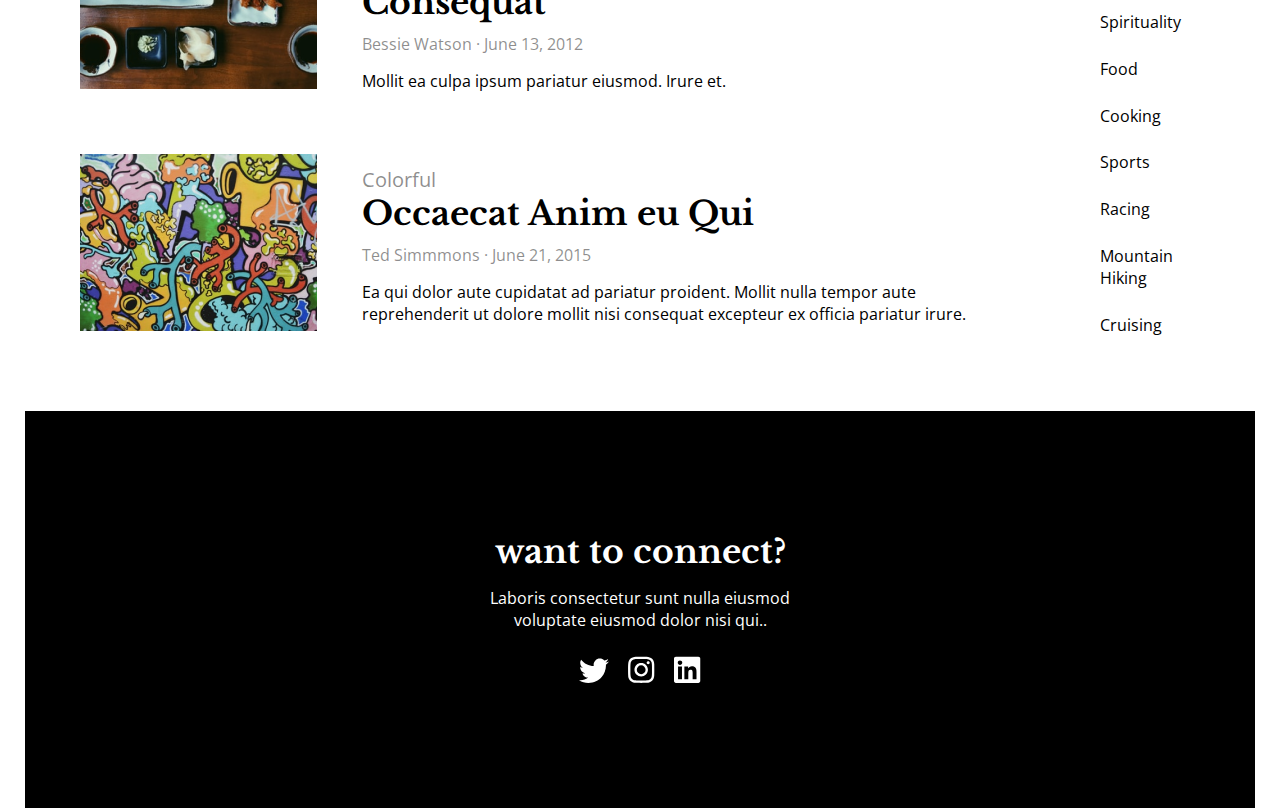
==== commit 9be12244: "hotfix: many fixes" ====
--- a/index.html
+++ b/index.html
@@ -41,7 +41,7 @@
          <div class="nav-right">
             <div class="search">
                <input type="text" class="search-panel" />
-               <img src="./img/search.svg" alt="Search image" class="search-img">
+               <img src="./img/search.svg" alt="Search image" class="search-img" />
             </div>
             <button class="btn">Login</button>
          </div>
@@ -51,7 +51,7 @@
          <!-- first article  -->
          <article class="article first-article">
             <a href="articles/first-article.html" title="open article">
-               <div class="article__item">
+               <div class="article_item">
                   <div class="description uppercase">featured article</div>
                   <h2 class="title">World's Most Dangerous Technology Ever Made.</h2>
                   <div class="time-mark">Ralph Hawkins &#xb7 May 7, 2019 (10 mins read)</div>
@@ -66,11 +66,11 @@
          </article>
          <!-- hero section -->
          <section class="hero-section">
-            <h2 class="hero-section__title">Editor's Picks</h2>
+            <h2 class="hero-section_title">Editor's Picks</h2>
             <div class="cards">
-               <div class="card__item">
-                  <a href="./articles/first-article.html">
-                     <img src="./img/cards/card-minimalism.png" alt="Minimalism" class="card__item-img" />
+               <div class="card_item">
+                  <a href="./articles/first-article.html">
+                     <img src="./img/cards/card-minimalism.png" alt="Minimalism" class="card_item-img" />
                   </a>
                   <div class="card-info">
                      <div class="description uppercase">minimalism</div>
@@ -86,9 +86,9 @@
                      </p>
                   </div>
                </div>
-               <div class="card__item">
+               <div class="card_item">
                   <a href="./articles/second-article.html">
-                     <img src="./img/cards/card-technology.png" alt="Technology" class="card__item-img">
+                     <img src="./img/cards/card-technology.png" alt="Technology" class="card_item-img" />
                   </a>
                   <div class="card-info">
                      <div class="description uppercase">technology</div>
@@ -103,9 +103,9 @@
                      </p>
                   </div>
                </div>
-               <div class="card__item">
-                  <a href="./articles/first-article.html">
-                     <img src="./img/cards/card-article.png" alt="Article" class="card__item-img">
+               <div class="card_item">
+                  <a href="./articles/first-article.html">
+                     <img src="./img/cards/card-article.png" alt="Article" class="card_item-img" />
                   </a>
                   <div class="card-info">
                      <div class="description uppercase">article</div>
@@ -126,7 +126,7 @@
          <!-- second article -->
          <article class="article second-article">
             <a href="/articles/second-article.html">
-               <div class="article__item second-article__article__item">
+               <div class="article_item second-article_article_item">
                   <div class="description uppercase">interior</div>
                   <h2 class="title">Laborum Ullamco Sunt id ut Sunt.</h2>
                   <div class="time-mark">Bessie Hawkins &#xb7 May 7, 2019 (10 mins read)</div>
@@ -141,9 +141,9 @@
          </article>
          <section class="second-section">
             <div class="cards">
-               <div class="card__item">
-                  <a href="./articles/first-article.html">
-                     <img src="./img/cards/card-nature.png" alt="Nature" class="card__item-img second__card__item-img">
+               <div class="card_item">
+                  <a href="./articles/first-article.html">
+                     <img src="./img/cards/card-nature.png" alt="Nature" class="card_item-img second_card_item-img" />
                   </a>
                   <div class="card-info">
                      <div class="description">Nature</div>
@@ -156,9 +156,9 @@
                      </p>
                   </div>
                </div>
-               <div class="card__item">
+               <div class="card_item">
                   <a href="./articles/second-article.html">
-                     <img src="./img/cards/card-plants.png" alt="Plants" class="card__item-img second__card__item-img">
+                     <img src="./img/cards/card-plants.png" alt="Plants" class="card_item-img second_card_item-img" />
                   </a>
                   <div class="card-info">
                      <div class="description">Plants</div>
@@ -172,9 +172,9 @@
                      </p>
                   </div>
                </div>
-               <div class="card__item">
-                  <a href="./articles/first-article.html">
-                     <img src="./img/cards/card-food.png" alt="Food" class="card__item-img second__card__item-img">
+               <div class="card_item">
+                  <a href="./articles/first-article.html">
+                     <img src="./img/cards/card-food.png" alt="Food" class="card_item-img second_card_item-img" />
                   </a>
                   <div class="card-info">
                      <div class="description">Food</div>
@@ -187,10 +187,10 @@
                      </p>
                   </div>
                </div>
-               <div class="card__item">
+               <div class="card_item">
                   <a href="./articles/second-article.html">
                      <img src="./img/cards/card-colorful.png" alt="Colorful"
-                        class="card__item-img second__card__item-img" />
+                        class="card_item-img second_card_item-img" />
                   </a>
                   <div class="card-info">
                      <div class="description">Colorful</div>
@@ -266,17 +266,17 @@
       </main>
       <footer>
          <div class="contact">
-            <h2 class="footer__title">want to connect?</h2>
-            <p class="footer__text">Laboris consectetur sunt nulla eiusmod voluptate eiusmod dolor nisi qui..</p>
+            <h2 class="footer_title">want to connect?</h2>
+            <p class="footer_text">Laboris consectetur sunt nulla eiusmod voluptate eiusmod dolor nisi qui..</p>
             <div class="social">
                <a href="https://twitter.com/?lang=eu" target="_blank">
-                  <img src="./img/icons/twitter.svg" alt="twitter">
+                  <img src="./img/icons/twitter.svg" alt="twitter" />
                </a>
                <a href="https://www.instagram.com/" target="_blank">
-                  <img src="./img/icons/instagram.svg" alt="instagram">
+                  <img src="./img/icons/instagram.svg" alt="instagram" />
                </a>
                <a href="https://twitter.com/?lang=eu" target="_blank">
-                  <img src="./img/icons/in.svg" alt="in">
+                  <img src="./img/icons/in.svg" alt="in" />
                </a>
             </div>
          </div>
